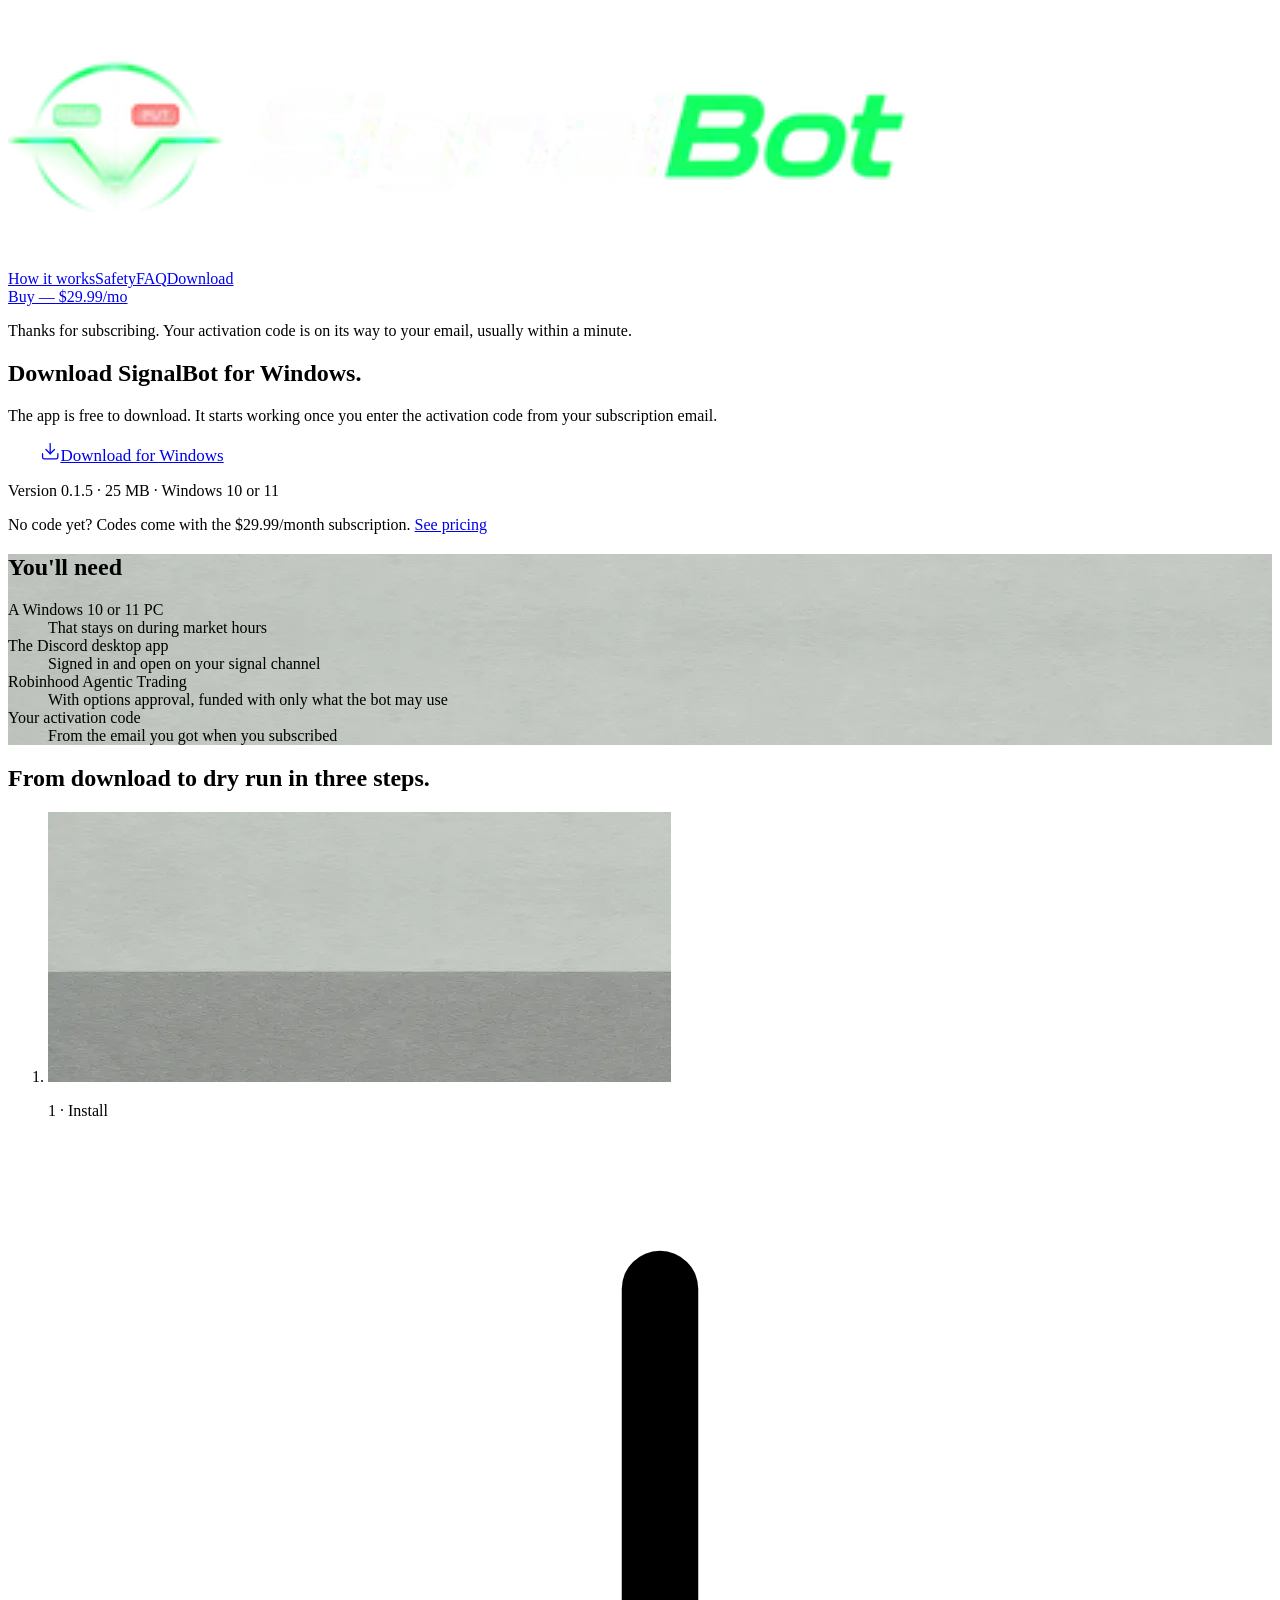
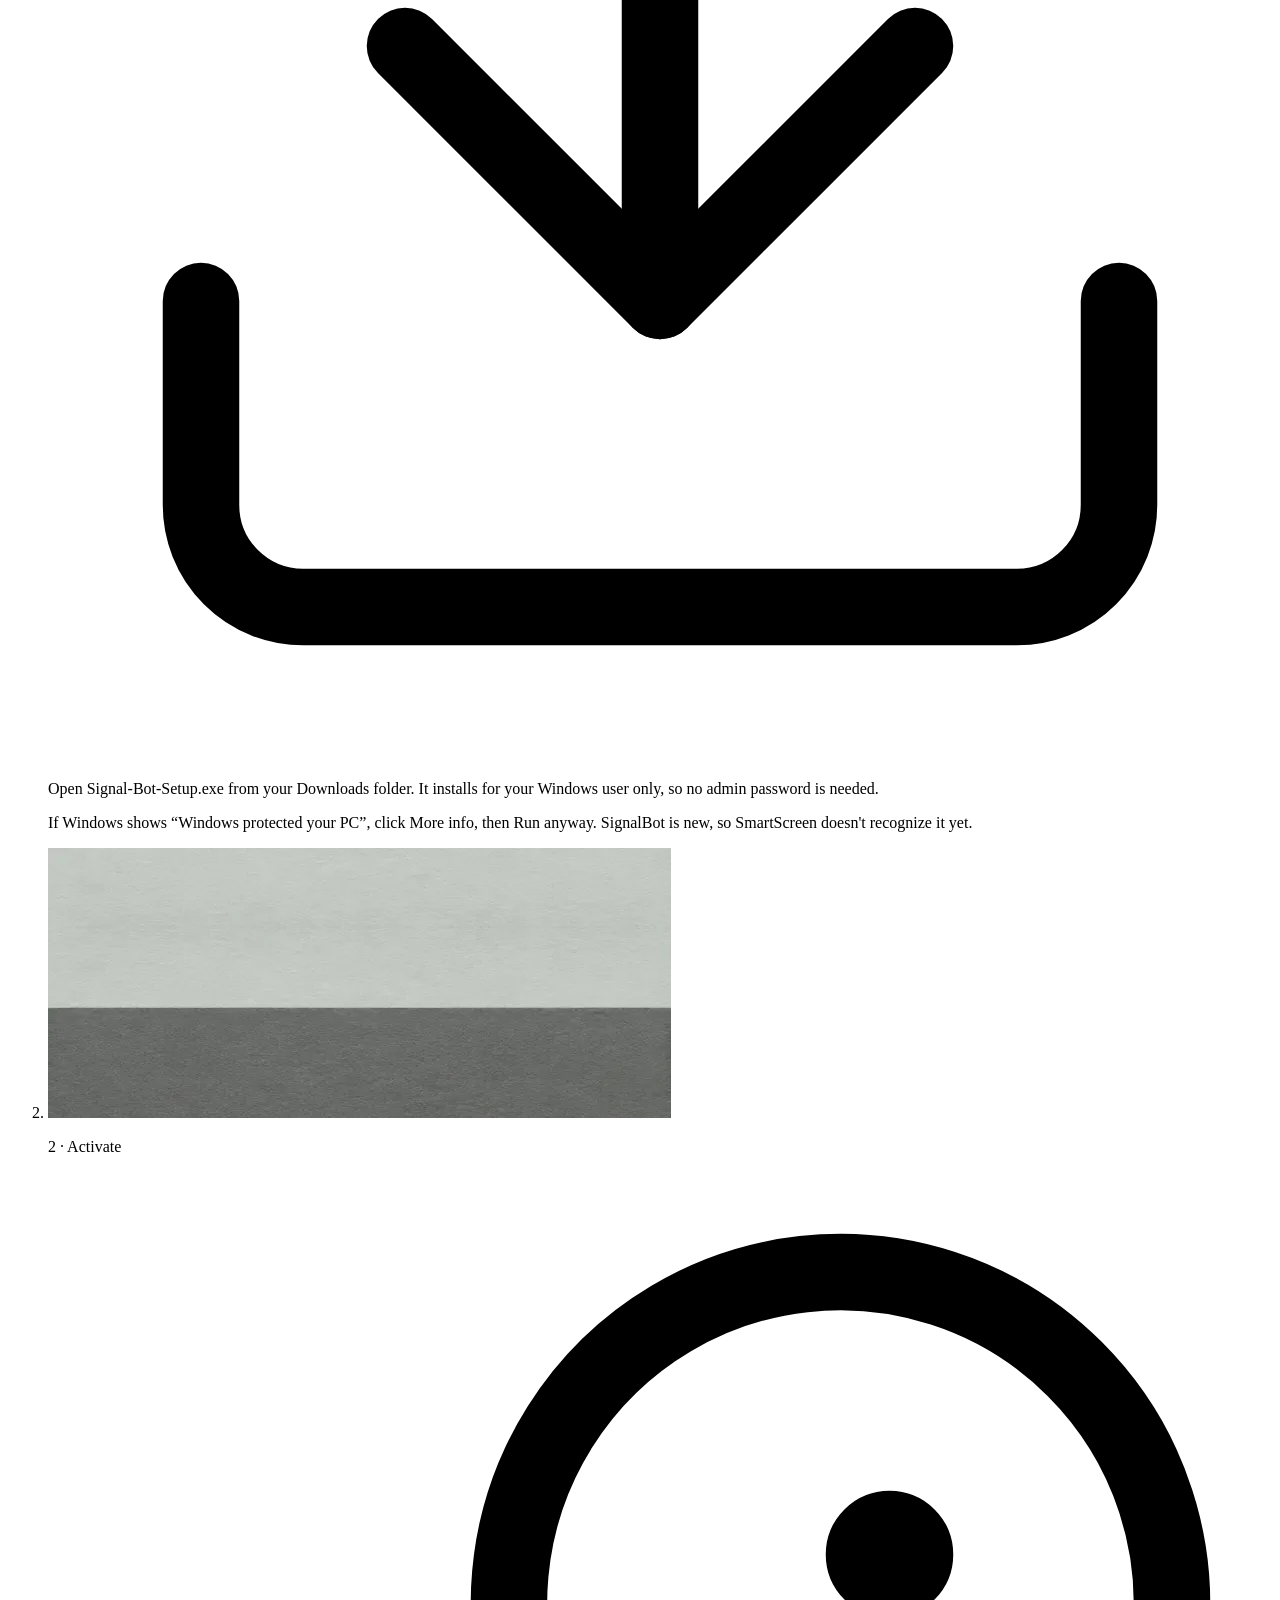
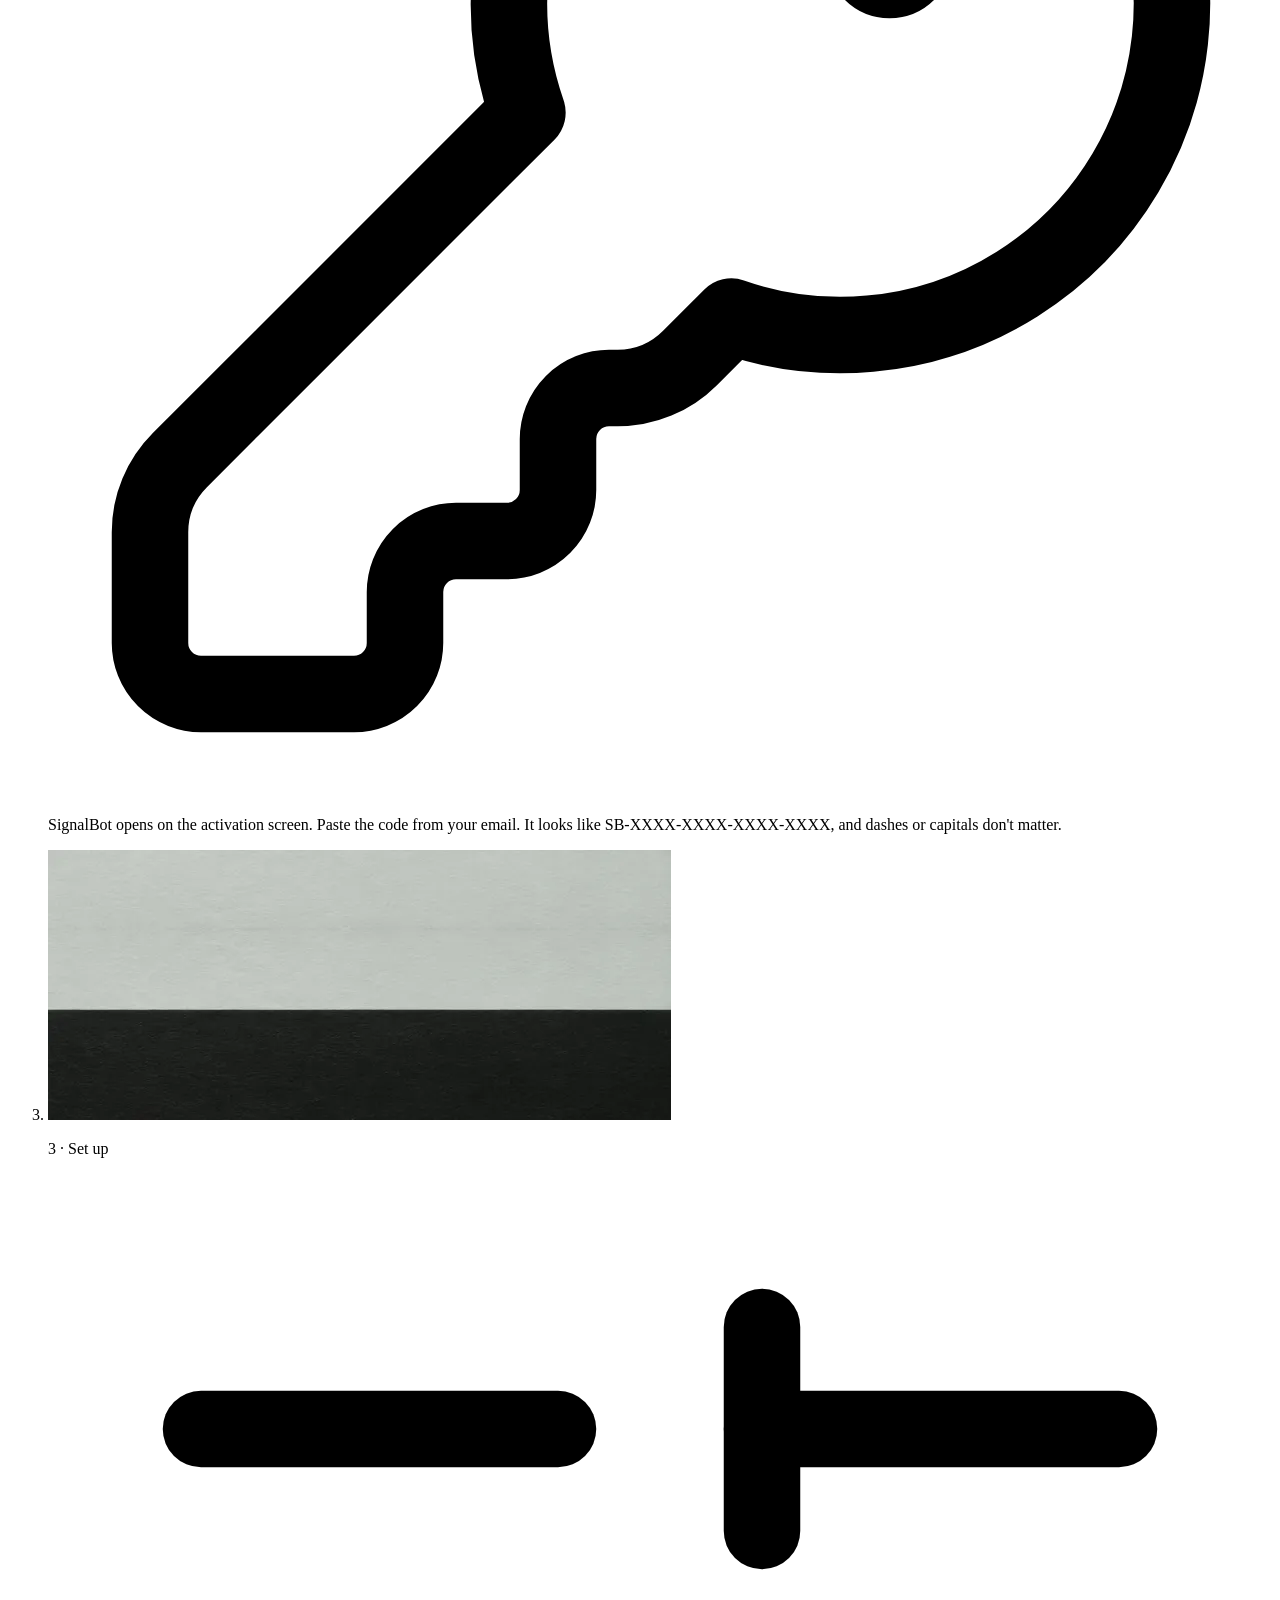
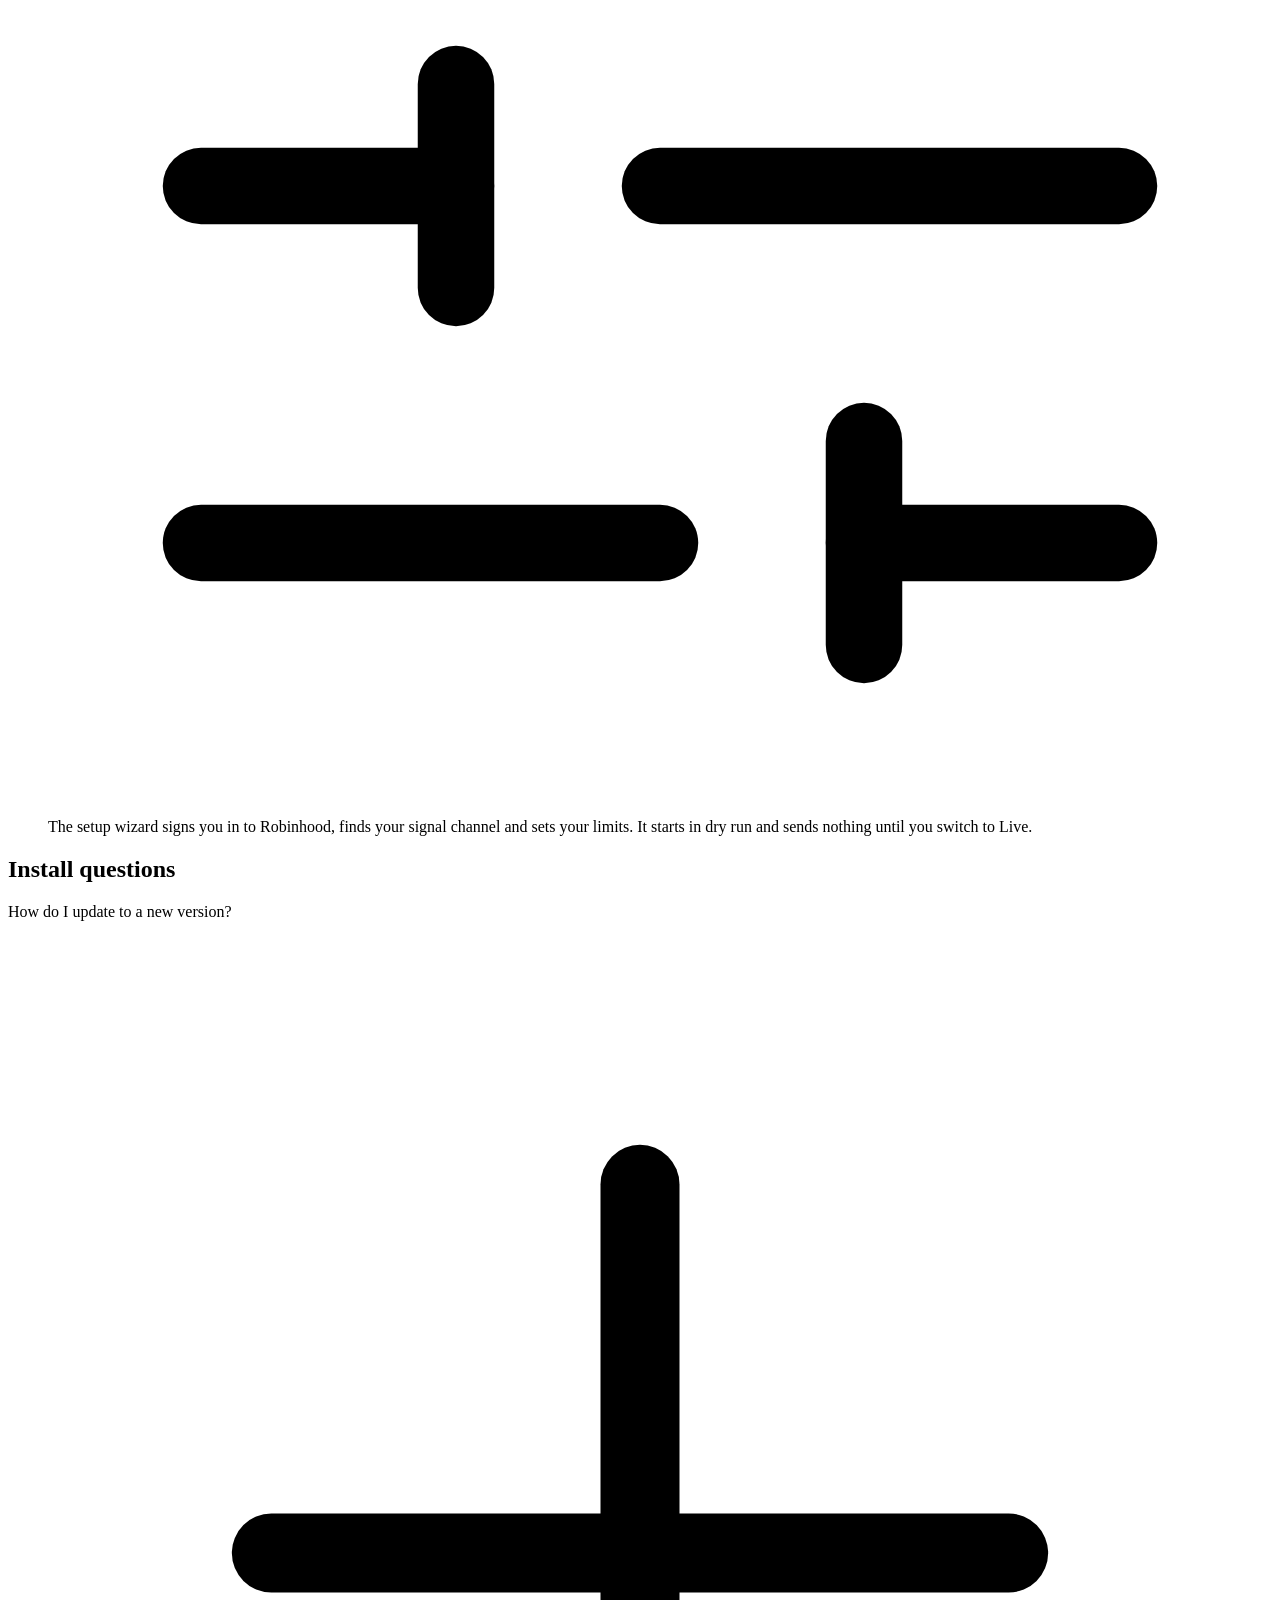
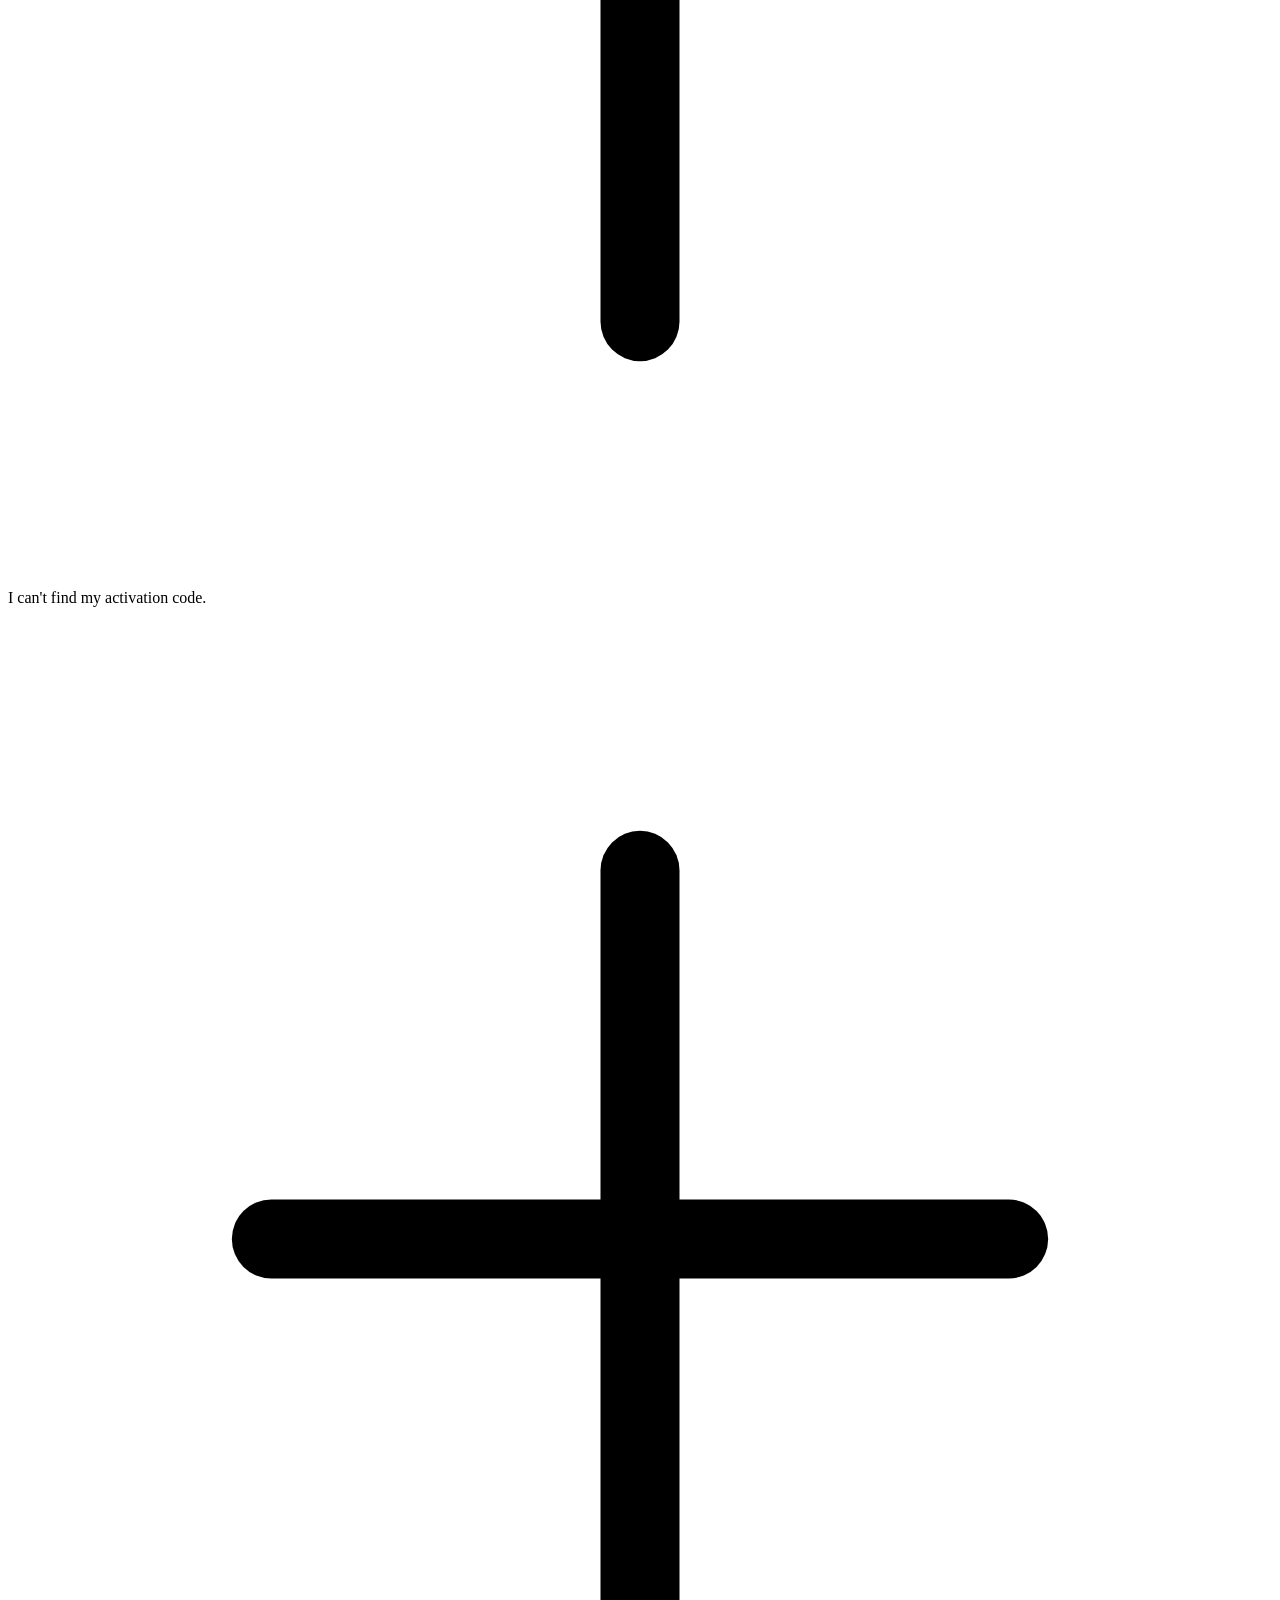
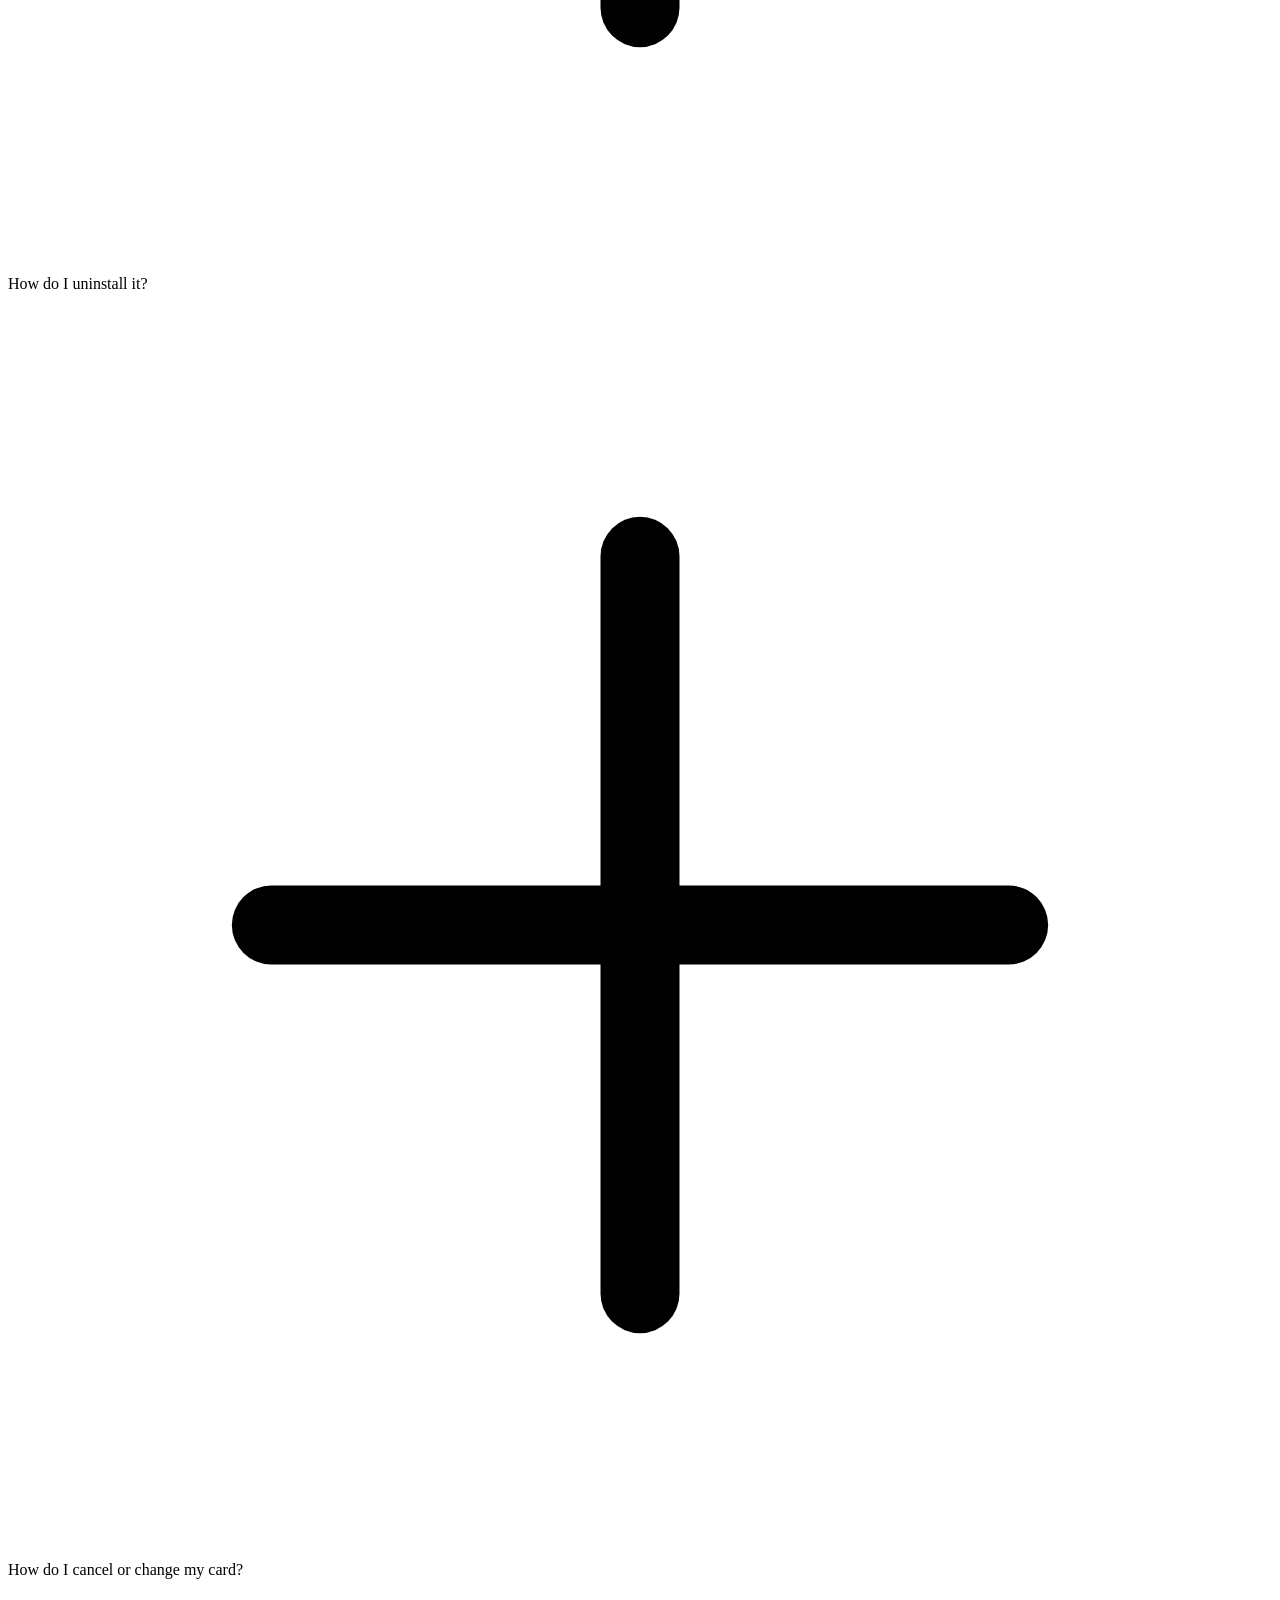
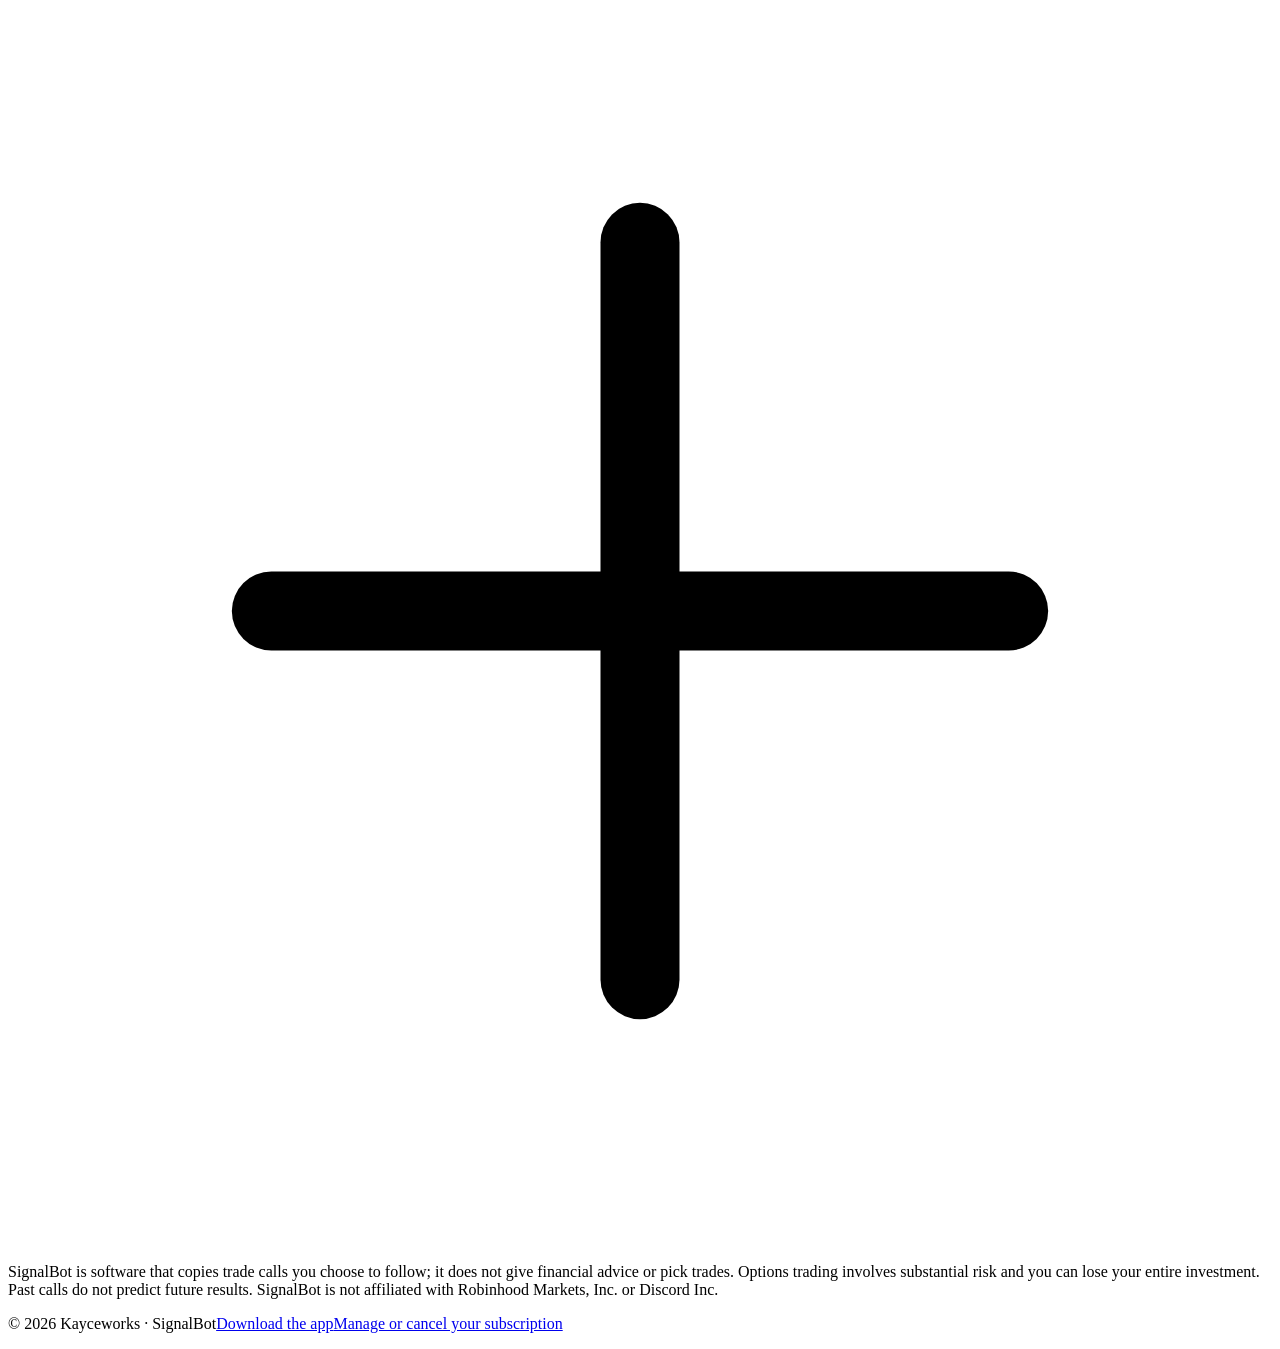
==== download/index.html @ 4dde4a1b "SignalBot site at getsignalbot.com Co-Authored-By: Claude Opus 5.5 <noreply@anthropic.com>" ====
<!DOCTYPE html><html lang="en"><head><meta charset="utf-8"><meta name="viewport" content="width=device-width, initial-scale=1, viewport-fit=cover"><title>Download SignalBot for Windows</title><meta name="description" content="Download the SignalBot Windows app (version 0.1.5, 25 MB). It runs once you enter the activation code from your subscription email."><link rel="canonical" href="https://getsignalbot.com/download/"><meta name="theme-color" content="#050806"><link rel="icon" type="image/png" href="/favicon.png"><link rel="apple-touch-icon" href="/apple-touch-icon.png"><meta property="og:type" content="website"><meta property="og:title" content="Download SignalBot for Windows"><meta property="og:description" content="Download the SignalBot Windows app (version 0.1.5, 25 MB). It runs once you enter the activation code from your subscription email."><meta property="og:url" content="https://getsignalbot.com/download/"><meta property="og:image" content="https://getsignalbot.com/og.png"><meta name="twitter:card" content="summary_large_image"><link rel="stylesheet" href="/_astro/plus.SBp-vLsu.css"><style>.safelight-below-bar{background:radial-gradient(60rem 26rem at 88% 4.75rem, #22c55e29, transparent 62%), var(--color-bench)}.dl-btn{min-height:3.25rem;padding:0 2rem;font-size:1.0625rem}.dl-icon{width:1.2em;height:1.2em;display:inline-flex}.dl-icon svg,.step-icon svg,.faq-icon svg{stroke-width:1.5px;width:100%;height:100%}@media (width<=639.98px){.dl-btn{width:100%}}#questions summary{cursor:pointer;list-style:none}#questions summary::-webkit-details-marker{display:none}
</style></head><body><div class="sticky-buy is-shown"><div class="sticky-inner"><a href="/" class="sticky-logo" aria-label="SignalBot home"><img src="/_astro/logo.BBR5pKgK_Z2euq7B.webp" srcset="/_astro/logo.BBR5pKgK_1rQX4o.webp 300w, /_astro/logo.BBR5pKgK_dfS60.webp 600w" alt="SignalBot" sizes="160px" loading="lazy" decoding="async" width="900" height="258"></a><nav class="sticky-links" aria-label="Sections"><a href="/#how">How it works</a><a href="/#safety">Safety</a><a href="/#faq">FAQ</a><a href="/download/" aria-current="page">Download</a></nav><a class="link-quiet sticky-cta sticky-cta-quiet" href="https://buy.stripe.com/test_7sY9AS72R5In4JV2ib1Fe00">Buy — $29.99/mo</a></div></div><script type="module">var e=document.querySelector(`[data-sticky-buy]`),t=document.querySelector(`[data-buy]`);if(e&&t){let n=e.querySelectorAll(`a`),r=t=>{e.classList.toggle(`is-shown`,t),e.setAttribute(`aria-hidden`,t?`false`:`true`),n.forEach(e=>e.tabIndex=t?0:-1)};new IntersectionObserver(([e])=>{r(!e.isIntersecting&&e.boundingClientRect.top<0)}).observe(t)}</script><main><section class="safelight-below-bar px-5 pb-20 pt-32 sm:px-10 lg:pb-28 lg:pt-40"><div class="mx-auto grid max-w-6xl items-start gap-14 lg:grid-cols-[1fr_1.1fr]"><div><p class="mb-8 hidden max-w-xl border-y border-rule py-4 text-lg leading-relaxed text-ink" data-subscribed role="status"><span class="font-semibold">Thanks for subscribing.</span> <span class="text-dim">Your activation code is on its way to your email, usually within a minute.</span></p><h1 class="text-5xl font-bold leading-none tracking-tight sm:text-6xl">Download SignalBot for Windows.</h1><p class="mt-6 max-w-xl text-lg leading-relaxed text-ink">The app is free to download. It starts working once you enter the activation code from your subscription email.</p><a class="btn-buy dl-btn mt-9" href="https://github.com/masonmull-cmd/kayceworks-site/releases/latest/download/Signal-Bot-Setup.exe" data-download><span class="dl-icon" aria-hidden="true"><!-- @license lucide-static v1.66.0 - ISC -->
<svg
  class="lucide lucide-download"
  xmlns="http://www.w3.org/2000/svg"
  width="24"
  height="24"
  viewBox="0 0 24 24"
  fill="none"
  stroke="currentColor"
  stroke-width="2"
  stroke-linecap="round"
  stroke-linejoin="round"
>
  <path d="M12 15V3" />
  <path d="M21 15v4a2 2 0 0 1-2 2H5a2 2 0 0 1-2-2v-4" />
  <path d="m7 10 5 5 5-5" />
</svg>
</span>Download for Windows</a><p class="mt-4 text-sm text-dim">Version 0.1.5 · <span class="num">25 MB</span> · Windows 10 or 11</p><p class="mt-8 text-base text-dim">No code yet? Codes come with the $29.99/month subscription. <a class="link-quiet" href="/#pricing">See pricing</a></p></div><div class="self-start rounded-[2px] bg-paper p-7 text-pencil shadow-[0_24px_60px_-20px_rgb(0_0_0/0.8)] sm:p-9" style="background-image:url(/_astro/paper.BE3xuuNx_1NsIiJ.webp);background-size:1872px 158px;background-repeat:repeat-y"><h2 class="font-pencil text-2xl font-normal italic">You'll need</h2><dl class="mt-4"><div class="grid gap-1 border-t border-pencil/15 py-4 sm:grid-cols-[13rem_1fr] sm:gap-6"><dt class="font-semibold">A Windows 10 or 11 PC</dt><dd class="text-pencil/80">That stays on during market hours</dd></div><div class="grid gap-1 border-t border-pencil/15 py-4 sm:grid-cols-[13rem_1fr] sm:gap-6"><dt class="font-semibold">The Discord desktop app</dt><dd class="text-pencil/80">Signed in and open on your signal channel</dd></div><div class="grid gap-1 border-t border-pencil/15 py-4 sm:grid-cols-[13rem_1fr] sm:gap-6"><dt class="font-semibold">Robinhood Agentic Trading</dt><dd class="text-pencil/80">With options approval, funded with only what the bot may use</dd></div><div class="grid gap-1 border-t border-pencil/15 py-4 sm:grid-cols-[13rem_1fr] sm:gap-6"><dt class="font-semibold">Your activation code</dt><dd class="text-pencil/80">From the email you got when you subscribed</dd></div></dl></div></div></section><section id="install" class="border-t border-rule px-5 py-24 sm:px-10"><div class="mx-auto max-w-6xl"><h2 class="max-w-3xl text-4xl font-bold tracking-tight sm:text-5xl">From download to dry run in three steps.</h2><ol class="mt-14 grid gap-12 lg:grid-cols-3 lg:gap-1.5"><li><div class="relative aspect-[623/270] overflow-hidden shadow-[0_18px_40px_-18px_rgb(0_0_0/0.9)]"><img src="/_astro/strip-band-1.DtUoEfEZ_Z1PDiQO.webp" srcset="/_astro/strip-band-1.DtUoEfEZ_Z1PDiQO.webp 623w" alt sizes="(min-width: 1024px) 33vw, 100vw" decoding="sync" loading="lazy" width="623" height="270" class="absolute inset-0 h-full w-full"><p class="font-pencil relative px-5 pt-4 text-2xl italic text-pencil">1 · Install</p><span class="step-icon absolute bottom-4 right-5 size-8 text-pencil" aria-hidden="true"><!-- @license lucide-static v1.66.0 - ISC -->
<svg
  class="lucide lucide-download"
  xmlns="http://www.w3.org/2000/svg"
  width="24"
  height="24"
  viewBox="0 0 24 24"
  fill="none"
  stroke="currentColor"
  stroke-width="2"
  stroke-linecap="round"
  stroke-linejoin="round"
>
  <path d="M12 15V3" />
  <path d="M21 15v4a2 2 0 0 1-2 2H5a2 2 0 0 1-2-2v-4" />
  <path d="m7 10 5 5 5-5" />
</svg>
</span></div><p class="mt-6 max-w-xl text-lg leading-relaxed text-ink lg:pr-6">Open Signal-Bot-Setup.exe from your Downloads folder. It installs for your Windows user only, so no admin password is needed.</p><p class="mt-3 max-w-xl text-base leading-relaxed text-dim lg:pr-6">If Windows shows “Windows protected your PC”, click More info, then Run anyway. SignalBot is new, so SmartScreen doesn&#39;t recognize it yet.</p></li><li><div class="relative aspect-[623/270] overflow-hidden shadow-[0_18px_40px_-18px_rgb(0_0_0/0.9)]"><img src="/_astro/strip-band-2.BYzoTw8g_Z2oW3U1.webp" srcset="/_astro/strip-band-2.BYzoTw8g_Z2oW3U1.webp 623w" alt sizes="(min-width: 1024px) 33vw, 100vw" decoding="sync" loading="lazy" width="623" height="270" class="absolute inset-0 h-full w-full"><p class="font-pencil relative px-5 pt-4 text-2xl italic text-pencil">2 · Activate</p><span class="step-icon absolute bottom-4 right-5 size-8 text-ink" aria-hidden="true"><!-- @license lucide-static v1.66.0 - ISC -->
<svg
  class="lucide lucide-key-round"
  xmlns="http://www.w3.org/2000/svg"
  width="24"
  height="24"
  viewBox="0 0 24 24"
  fill="none"
  stroke="currentColor"
  stroke-width="2"
  stroke-linecap="round"
  stroke-linejoin="round"
>
  <path d="M2.586 17.414A2 2 0 0 0 2 18.828V21a1 1 0 0 0 1 1h3a1 1 0 0 0 1-1v-1a1 1 0 0 1 1-1h1a1 1 0 0 0 1-1v-1a1 1 0 0 1 1-1h.172a2 2 0 0 0 1.414-.586l.814-.814a6.5 6.5 0 1 0-4-4z" />
  <circle cx="16.5" cy="7.5" r=".5" fill="currentColor" />
</svg>
</span></div><p class="mt-6 max-w-xl text-lg leading-relaxed text-ink lg:pr-6">SignalBot opens on the activation screen. Paste the code from your email. It looks like SB-XXXX-XXXX-XXXX-XXXX, and dashes or capitals don&#39;t matter.</p></li><li><div class="relative aspect-[623/270] overflow-hidden shadow-[0_18px_40px_-18px_rgb(0_0_0/0.9)]"><img src="/_astro/strip-band-3.DfpMesO8_ZbMLF8.webp" srcset="/_astro/strip-band-3.DfpMesO8_ZbMLF8.webp 623w" alt sizes="(min-width: 1024px) 33vw, 100vw" decoding="sync" loading="lazy" width="623" height="270" class="absolute inset-0 h-full w-full"><p class="font-pencil relative px-5 pt-4 text-2xl italic text-pencil">3 · Set up</p><span class="step-icon absolute bottom-4 right-5 size-8 text-paper" aria-hidden="true"><!-- @license lucide-static v1.66.0 - ISC -->
<svg
  class="lucide lucide-sliders-horizontal"
  xmlns="http://www.w3.org/2000/svg"
  width="24"
  height="24"
  viewBox="0 0 24 24"
  fill="none"
  stroke="currentColor"
  stroke-width="2"
  stroke-linecap="round"
  stroke-linejoin="round"
>
  <path d="M10 5H3" />
  <path d="M12 19H3" />
  <path d="M14 3v4" />
  <path d="M16 17v4" />
  <path d="M21 12h-9" />
  <path d="M21 19h-5" />
  <path d="M21 5h-7" />
  <path d="M8 10v4" />
  <path d="M8 12H3" />
</svg>
</span></div><p class="mt-6 max-w-xl text-lg leading-relaxed text-ink lg:pr-6">The setup wizard signs you in to Robinhood, finds your signal channel and sets your limits. It starts in dry run and sends nothing until you switch to Live.</p></li></ol></div></section><section id="questions" class="border-t border-rule bg-bench-2 px-5 py-16 sm:px-10"><div class="mx-auto max-w-3xl"><h2 class="text-3xl font-bold tracking-tight">Install questions</h2><div class="mt-10 border-t border-rule"><details class="group border-b border-rule"><summary class="flex min-h-16 items-center justify-between gap-6 py-4 text-lg font-semibold">How do I update to a new version?<span class="faq-icon size-5 flex-none text-ink transition-transform duration-200 group-open:rotate-45" aria-hidden="true"><!-- @license lucide-static v1.66.0 - ISC -->
<svg
  class="lucide lucide-plus"
  xmlns="http://www.w3.org/2000/svg"
  width="24"
  height="24"
  viewBox="0 0 24 24"
  fill="none"
  stroke="currentColor"
  stroke-width="2"
  stroke-linecap="round"
  stroke-linejoin="round"
>
  <path d="M5 12h14" />
  <path d="M12 5v14" />
</svg>
</span></summary><p class="pb-6 text-lg leading-relaxed text-dim">Download it from this page and run it. It installs over the old one, and your settings, limits and activation stay.</p></details><details class="group border-b border-rule"><summary class="flex min-h-16 items-center justify-between gap-6 py-4 text-lg font-semibold">I can&#39;t find my activation code.<span class="faq-icon size-5 flex-none text-ink transition-transform duration-200 group-open:rotate-45" aria-hidden="true"><!-- @license lucide-static v1.66.0 - ISC -->
<svg
  class="lucide lucide-plus"
  xmlns="http://www.w3.org/2000/svg"
  width="24"
  height="24"
  viewBox="0 0 24 24"
  fill="none"
  stroke="currentColor"
  stroke-width="2"
  stroke-linecap="round"
  stroke-linejoin="round"
>
  <path d="M5 12h14" />
  <path d="M12 5v14" />
</svg>
</span></summary><p class="pb-6 text-lg leading-relaxed text-dim">It&#39;s emailed to you right after you subscribe, from mason.mull@kayceworks.com. Search your inbox and spam folder for “SignalBot”. Still nothing? Email mason.mull@kayceworks.com from the address you subscribed with.</p></details><details class="group border-b border-rule"><summary class="flex min-h-16 items-center justify-between gap-6 py-4 text-lg font-semibold">How do I uninstall it?<span class="faq-icon size-5 flex-none text-ink transition-transform duration-200 group-open:rotate-45" aria-hidden="true"><!-- @license lucide-static v1.66.0 - ISC -->
<svg
  class="lucide lucide-plus"
  xmlns="http://www.w3.org/2000/svg"
  width="24"
  height="24"
  viewBox="0 0 24 24"
  fill="none"
  stroke="currentColor"
  stroke-width="2"
  stroke-linecap="round"
  stroke-linejoin="round"
>
  <path d="M5 12h14" />
  <path d="M12 5v14" />
</svg>
</span></summary><p class="pb-6 text-lg leading-relaxed text-dim">Open Windows Settings → Apps, find Signal Bot and choose Uninstall. Your settings, history and activation stay on the PC, so reinstalling picks up where you left off.</p></details><details class="group border-b border-rule"><summary class="flex min-h-16 items-center justify-between gap-6 py-4 text-lg font-semibold">How do I cancel or change my card?<span class="faq-icon size-5 flex-none text-ink transition-transform duration-200 group-open:rotate-45" aria-hidden="true"><!-- @license lucide-static v1.66.0 - ISC -->
<svg
  class="lucide lucide-plus"
  xmlns="http://www.w3.org/2000/svg"
  width="24"
  height="24"
  viewBox="0 0 24 24"
  fill="none"
  stroke="currentColor"
  stroke-width="2"
  stroke-linecap="round"
  stroke-linejoin="round"
>
  <path d="M5 12h14" />
  <path d="M12 5v14" />
</svg>
</span></summary><p class="pb-6 text-lg leading-relaxed text-dim">Open your <a class="link-quiet" href="https://billing.stripe.com/p/login/7sY9AS72R5In4JV2ib1Fe00" rel="noopener">subscription page</a> and sign in with the email you subscribed with. You can cancel or update your card there.</p></details></div></div></section></main><footer class="border-t border-rule px-5 py-12 text-sm text-dim sm:px-10"><div class="mx-auto max-w-6xl space-y-4"><p class="max-w-4xl leading-relaxed">SignalBot is software that copies trade calls you choose to follow; it does not give financial advice or pick trades. Options trading involves substantial risk and you can lose your entire investment. Past calls do not predict future results. SignalBot is not affiliated with Robinhood Markets, Inc. or Discord Inc.</p><p class="flex flex-wrap gap-x-6 gap-y-2"><span>© 2026 Kayceworks · SignalBot</span><a class="link-quiet" href="/download/">Download the app</a><a class="link-quiet" href="https://billing.stripe.com/p/login/7sY9AS72R5In4JV2ib1Fe00" rel="noopener">Manage or cancel your subscription</a></p></div></footer></body></html><script type="module">new URLSearchParams(location.search).has(`subscribed`)&&document.querySelector(`[data-subscribed]`)?.classList.remove(`hidden`);</script>
---- _astro/plus.SBp-vLsu.css ----
/*! tailwindcss v4.3.3 | MIT License | https://tailwindcss.com */
@layer properties{@supports (((-webkit-hyphens:none)) and (not (margin-trim:inline))) or ((-moz-orient:inline) and (not (color:rgb(from red r g b)))){*,:before,:after,::backdrop{--tw-rotate-x:initial;--tw-rotate-y:initial;--tw-rotate-z:initial;--tw-skew-x:initial;--tw-skew-y:initial;--tw-space-y-reverse:0;--tw-border-style:solid;--tw-leading:initial;--tw-font-weight:initial;--tw-tracking:initial;--tw-shadow:0 0 #0000;--tw-shadow-color:initial;--tw-shadow-alpha:100%;--tw-inset-shadow:0 0 #0000;--tw-inset-shadow-color:initial;--tw-inset-shadow-alpha:100%;--tw-ring-color:initial;--tw-ring-shadow:0 0 #0000;--tw-inset-ring-color:initial;--tw-inset-ring-shadow:0 0 #0000;--tw-ring-inset:initial;--tw-ring-offset-width:0px;--tw-ring-offset-color:#fff;--tw-ring-offset-shadow:0 0 #0000;--tw-outline-style:solid;--tw-blur:initial;--tw-brightness:initial;--tw-contrast:initial;--tw-grayscale:initial;--tw-hue-rotate:initial;--tw-invert:initial;--tw-opacity:initial;--tw-saturate:initial;--tw-sepia:initial;--tw-drop-shadow:initial;--tw-drop-shadow-color:initial;--tw-drop-shadow-alpha:100%;--tw-drop-shadow-size:initial;--tw-backdrop-blur:initial;--tw-backdrop-brightness:initial;--tw-backdrop-contrast:initial;--tw-backdrop-grayscale:initial;--tw-backdrop-hue-rotate:initial;--tw-backdrop-invert:initial;--tw-backdrop-opacity:initial;--tw-backdrop-saturate:initial;--tw-backdrop-sepia:initial;--tw-duration:initial}}}@layer theme{:root,:host{--font-sans:"Schibsted Grotesk", ui-sans-serif, system-ui, sans-serif;--font-mono:ui-monospace, SFMono-Regular, Menlo, Monaco, Consolas, "Liberation Mono", "Courier New", monospace;--color-white:#fff;--spacing:.25rem;--container-xl:36rem;--container-3xl:48rem;--container-4xl:56rem;--container-6xl:72rem;--text-sm:.875rem;--text-sm--line-height:calc(1.25 / .875);--text-base:1rem;--text-base--line-height:calc(1.5 / 1);--text-lg:1.125rem;--text-lg--line-height:calc(1.75 / 1.125);--text-xl:1.25rem;--text-xl--line-height:calc(1.75 / 1.25);--text-2xl:1.5rem;--text-2xl--line-height:calc(2 / 1.5);--text-3xl:1.875rem;--text-3xl--line-height:calc(2.25 / 1.875);--text-4xl:2.25rem;--text-4xl--line-height:calc(2.5 / 2.25);--text-5xl:3rem;--text-5xl--line-height:1;--text-6xl:3.75rem;--text-6xl--line-height:1;--text-7xl:4.5rem;--text-7xl--line-height:1;--font-weight-normal:400;--font-weight-medium:500;--font-weight-semibold:600;--font-weight-bold:700;--font-weight-extrabold:800;--tracking-tight:-.025em;--leading-relaxed:1.625;--default-transition-duration:.15s;--default-transition-timing-function:cubic-bezier(.4, 0, .2, 1);--default-font-family:var(--font-sans);--default-mono-font-family:var(--font-mono);--font-pencil:"Mali", "Schibsted Grotesk", cursive;--color-bench:#050806;--color-bench-2:#0a0f0c;--color-paper:#d9ddd6;--color-pencil:#141613;--color-ink:#f2f4ef;--color-dim:#a7b1a9;--color-safelight:#22c55e;--color-safelight-hi:#39dd76;--color-rule:#1c2420}}@layer base{*,:after,:before,::backdrop{box-sizing:border-box;border:0 solid;margin:0;padding:0}::file-selector-button{box-sizing:border-box;border:0 solid;margin:0;padding:0}html,:host{-webkit-text-size-adjust:100%;tab-size:4;line-height:1.5;font-family:var(--default-font-family,-apple-system, BlinkMacSystemFont, "Segoe UI", Roboto, "Helvetica Neue", "Noto Sans", Arial, sans-serif, "Apple Color Emoji", "Segoe UI Emoji", "Segoe UI Symbol", "Noto Color Emoji");font-feature-settings:var(--default-font-feature-settings,normal);font-variation-settings:var(--default-font-variation-settings,normal);-webkit-tap-highlight-color:transparent}hr{height:0;color:inherit;border-top-width:1px}abbr:where([title]){text-decoration:underline dotted}h1,h2,h3,h4,h5,h6{font-size:inherit;font-weight:inherit}a{color:inherit;-webkit-text-decoration:inherit;-webkit-text-decoration:inherit;-webkit-text-decoration:inherit;text-decoration:inherit}b,strong{font-weight:bolder}code,kbd,samp,pre{font-family:var(--default-mono-font-family,ui-monospace, SFMono-Regular, Menlo, Monaco, Consolas, "Liberation Mono", "Courier New", monospace);font-feature-settings:var(--default-mono-font-feature-settings,normal);font-variation-settings:var(--default-mono-font-variation-settings,normal);font-size:1em}small{font-size:80%}sub,sup{vertical-align:baseline;font-size:75%;line-height:0;position:relative}sub{bottom:-.25em}sup{top:-.5em}table{text-indent:0;border-color:inherit;border-collapse:collapse}:-moz-focusring:where(:not(iframe)){outline:auto}progress{vertical-align:baseline}summary{display:list-item}ol,ul,menu{list-style:none}img,svg,video,canvas,audio,iframe,embed,object{vertical-align:middle;display:block}img,video{max-width:100%;height:auto}button,input,select,optgroup,textarea{font:inherit;font-feature-settings:inherit;font-variation-settings:inherit;letter-spacing:inherit;color:inherit;opacity:1;background-color:#0000;border-radius:0}::file-selector-button{font:inherit;font-feature-settings:inherit;font-variation-settings:inherit;letter-spacing:inherit;color:inherit;opacity:1;background-color:#0000;border-radius:0}:where(select:is([multiple],[size])) optgroup{font-weight:bolder}:where(select:is([multiple],[size])) optgroup option{padding-inline-start:20px}::file-selector-button{margin-inline-end:4px}::placeholder{opacity:1}@supports (not ((-webkit-appearance:-apple-pay-button))) or (contain-intrinsic-size:1px){::placeholder{color:currentColor}@supports (color:color-mix(in lab, red, red)){::placeholder{color:color-mix(in oklab, currentcolor 50%, transparent)}}}textarea{resize:vertical}::-webkit-search-decoration{-webkit-appearance:none}::-webkit-date-and-time-value{min-height:1lh;text-align:inherit}::-webkit-datetime-edit{display:inline-flex}::-webkit-datetime-edit-fields-wrapper{padding:0}::-webkit-datetime-edit{padding-block:0}::-webkit-datetime-edit-year-field{padding-block:0}::-webkit-datetime-edit-month-field{padding-block:0}::-webkit-datetime-edit-day-field{padding-block:0}::-webkit-datetime-edit-hour-field{padding-block:0}::-webkit-datetime-edit-minute-field{padding-block:0}::-webkit-datetime-edit-second-field{padding-block:0}::-webkit-datetime-edit-millisecond-field{padding-block:0}::-webkit-datetime-edit-meridiem-field{padding-block:0}::-webkit-calendar-picker-indicator{line-height:1}:-moz-ui-invalid{box-shadow:none}button,input:where([type=button],[type=reset],[type=submit]){appearance:button}::file-selector-button{appearance:button}::-webkit-inner-spin-button{height:auto}::-webkit-outer-spin-button{height:auto}[hidden]:where(:not([hidden=until-found])){display:none!important}html{color-scheme:dark;background:var(--color-bench);scroll-behavior:smooth;-webkit-text-size-adjust:100%}@media (prefers-reduced-motion:reduce){html{scroll-behavior:auto}}body{background:var(--color-bench);color:var(--color-ink);font-family:var(--font-sans);-webkit-font-smoothing:antialiased;text-rendering:optimizelegibility;margin:0}::selection{background:var(--color-safelight);color:#031208}:focus-visible{outline:2px solid var(--color-safelight);outline-offset:3px;border-radius:6px}a{color:inherit;text-underline-offset:.22em;text-decoration-thickness:1px}*{scrollbar-color:#2a352f var(--color-bench);scrollbar-width:thin}::-webkit-scrollbar{width:10px;height:10px}::-webkit-scrollbar-track{background:var(--color-bench)}::-webkit-scrollbar-thumb{border:2px solid var(--color-bench);background:#2a352f;border-radius:10px}h1,h2,h3{text-wrap:balance}p{text-wrap:pretty}summary{cursor:pointer}summary::-webkit-details-marker{display:none}}@layer components;@layer utilities{.\@container{container-type:inline-size}.visible{visibility:visible}.sr-only{clip-path:inset(50%);white-space:nowrap;border-width:0;width:1px;height:1px;margin:-1px;padding:0;position:absolute;overflow:hidden}.absolute{position:absolute}.fixed{position:fixed}.relative{position:relative}.static{position:static}.sticky{position:sticky}.inset-0{inset:0}.right-5{right:calc(var(--spacing) * 5)}.bottom-3{bottom:calc(var(--spacing) * 3)}.bottom-4{bottom:calc(var(--spacing) * 4)}.container{width:100%}@media (width>=40rem){.container{max-width:40rem}}@media (width>=48rem){.container{max-width:48rem}}@media (width>=64rem){.container{max-width:64rem}}@media (width>=80rem){.container{max-width:80rem}}@media (width>=96rem){.container{max-width:96rem}}.mx-auto{margin-inline:auto}.mt-2{margin-top:calc(var(--spacing) * 2)}.mt-3{margin-top:calc(var(--spacing) * 3)}.mt-4{margin-top:calc(var(--spacing) * 4)}.mt-5{margin-top:calc(var(--spacing) * 5)}.mt-6{margin-top:calc(var(--spacing) * 6)}.mt-8{margin-top:calc(var(--spacing) * 8)}.mt-9{margin-top:calc(var(--spacing) * 9)}.mt-10{margin-top:calc(var(--spacing) * 10)}.mt-12{margin-top:calc(var(--spacing) * 12)}.mt-14{margin-top:calc(var(--spacing) * 14)}.mt-16{margin-top:calc(var(--spacing) * 16)}.mb-8{margin-bottom:calc(var(--spacing) * 8)}.block{display:block}.flex{display:flex}.grid{display:grid}.hidden{display:none}.table{display:table}.aspect-\[16\/9\]{aspect-ratio:16/9}.aspect-\[623\/270\]{aspect-ratio:623/270}.size-5{width:calc(var(--spacing) * 5);height:calc(var(--spacing) * 5)}.size-8{width:calc(var(--spacing) * 8);height:calc(var(--spacing) * 8)}.h-full{height:100%}.min-h-13{min-height:calc(var(--spacing) * 13)}.min-h-16{min-height:calc(var(--spacing) * 16)}.w-full{width:100%}.max-w-3xl{max-width:var(--container-3xl)}.max-w-4xl{max-width:var(--container-4xl)}.max-w-6xl{max-width:var(--container-6xl)}.max-w-xl{max-width:var(--container-xl)}.flex-none{flex:none}.transform{transform:var(--tw-rotate-x,) var(--tw-rotate-y,) var(--tw-rotate-z,) var(--tw-skew-x,) var(--tw-skew-y,)}.flex-col{flex-direction:column}.flex-wrap{flex-wrap:wrap}.items-center{align-items:center}.items-start{align-items:flex-start}.justify-between{justify-content:space-between}.justify-center{justify-content:center}.gap-1{gap:var(--spacing)}.gap-3{gap:calc(var(--spacing) * 3)}.gap-6{gap:calc(var(--spacing) * 6)}.gap-12{gap:calc(var(--spacing) * 12)}.gap-14{gap:calc(var(--spacing) * 14)}:where(.space-y-4>:not(:last-child)){--tw-space-y-reverse:0;margin-block-start:calc(calc(var(--spacing) * 4) * var(--tw-space-y-reverse));margin-block-end:calc(calc(var(--spacing) * 4) * calc(1 - var(--tw-space-y-reverse)))}:where(.space-y-6>:not(:last-child)){--tw-space-y-reverse:0;margin-block-start:calc(calc(var(--spacing) * 6) * var(--tw-space-y-reverse));margin-block-end:calc(calc(var(--spacing) * 6) * calc(1 - var(--tw-space-y-reverse)))}.gap-x-6{column-gap:calc(var(--spacing) * 6)}.gap-y-2{row-gap:calc(var(--spacing) * 2)}.self-start{align-self:flex-start}.overflow-hidden{overflow:hidden}.rounded{border-radius:.25rem}.rounded-\[2px\]{border-radius:2px}.border{border-style:var(--tw-border-style);border-width:1px}.border-y{border-block-style:var(--tw-border-style);border-block-width:1px}.border-t{border-top-style:var(--tw-border-style);border-top-width:1px}.border-t-2{border-top-style:var(--tw-border-style);border-top-width:2px}.border-b{border-bottom-style:var(--tw-border-style);border-bottom-width:1px}.border-pencil\/15{border-color:#14161326}@supports (color:color-mix(in lab, red, red)){.border-pencil\/15{border-color:color-mix(in oklab, var(--color-pencil) 15%, transparent)}}.border-rule{border-color:var(--color-rule)}.bg-bench-2{background-color:var(--color-bench-2)}.bg-paper{background-color:var(--color-paper)}.object-cover{object-fit:cover}.p-7{padding:calc(var(--spacing) * 7)}.px-5{padding-inline:calc(var(--spacing) * 5)}.px-8{padding-inline:calc(var(--spacing) * 8)}.py-4{padding-block:calc(var(--spacing) * 4)}.py-12{padding-block:calc(var(--spacing) * 12)}.py-16{padding-block:calc(var(--spacing) * 16)}.py-20{padding-block:calc(var(--spacing) * 20)}.py-24{padding-block:calc(var(--spacing) * 24)}.pt-4{padding-top:calc(var(--spacing) * 4)}.pt-14{padding-top:calc(var(--spacing) * 14)}.pt-32{padding-top:calc(var(--spacing) * 32)}.pb-6{padding-bottom:calc(var(--spacing) * 6)}.pb-20{padding-bottom:calc(var(--spacing) * 20)}.pb-24{padding-bottom:calc(var(--spacing) * 24)}.text-center{text-align:center}.font-pencil{font-family:var(--font-pencil)}.text-2xl{font-size:var(--text-2xl);line-height:var(--tw-leading,var(--text-2xl--line-height))}.text-3xl{font-size:var(--text-3xl);line-height:var(--tw-leading,var(--text-3xl--line-height))}.text-4xl{font-size:var(--text-4xl);line-height:var(--tw-leading,var(--text-4xl--line-height))}.text-5xl{font-size:var(--text-5xl);line-height:var(--tw-leading,var(--text-5xl--line-height))}.text-6xl{font-size:var(--text-6xl);line-height:var(--tw-leading,var(--text-6xl--line-height))}.text-base{font-size:var(--text-base);line-height:var(--tw-leading,var(--text-base--line-height))}.text-lg{font-size:var(--text-lg);line-height:var(--tw-leading,var(--text-lg--line-height))}.text-sm{font-size:var(--text-sm);line-height:var(--tw-leading,var(--text-sm--line-height))}.text-xl{font-size:var(--text-xl);line-height:var(--tw-leading,var(--text-xl--line-height))}.leading-none{--tw-leading:1;line-height:1}.leading-relaxed{--tw-leading:var(--leading-relaxed);line-height:var(--leading-relaxed)}.font-bold{--tw-font-weight:var(--font-weight-bold);font-weight:var(--font-weight-bold)}.font-extrabold{--tw-font-weight:var(--font-weight-extrabold);font-weight:var(--font-weight-extrabold)}.font-medium{--tw-font-weight:var(--font-weight-medium);font-weight:var(--font-weight-medium)}.font-normal{--tw-font-weight:var(--font-weight-normal);font-weight:var(--font-weight-normal)}.font-semibold{--tw-font-weight:var(--font-weight-semibold);font-weight:var(--font-weight-semibold)}.tracking-tight{--tw-tracking:var(--tracking-tight);letter-spacing:var(--tracking-tight)}.text-dim{color:var(--color-dim)}.text-ink{color:var(--color-ink)}.text-ink\/80{color:#f2f4efcc}@supports (color:color-mix(in lab, red, red)){.text-ink\/80{color:color-mix(in oklab, var(--color-ink) 80%, transparent)}}.text-ink\/90{color:#f2f4efe6}@supports (color:color-mix(in lab, red, red)){.text-ink\/90{color:color-mix(in oklab, var(--color-ink) 90%, transparent)}}.text-paper{color:var(--color-paper)}.text-pencil{color:var(--color-pencil)}.text-pencil\/80{color:#141613cc}@supports (color:color-mix(in lab, red, red)){.text-pencil\/80{color:color-mix(in oklab, var(--color-pencil) 80%, transparent)}}.text-white{color:var(--color-white)}.italic{font-style:italic}.underline{text-decoration-line:underline}.shadow{--tw-shadow:0 1px 3px 0 var(--tw-shadow-color,#0000001a), 0 1px 2px -1px var(--tw-shadow-color,#0000001a);box-shadow:var(--tw-inset-shadow), var(--tw-inset-ring-shadow), var(--tw-ring-offset-shadow), var(--tw-ring-shadow), var(--tw-shadow)}.shadow-\[0_18px_40px_-18px_rgb\(0_0_0\/0\.9\)\]{--tw-shadow:0 18px 40px -18px var(--tw-shadow-color,#000000e6);box-shadow:var(--tw-inset-shadow), var(--tw-inset-ring-shadow), var(--tw-ring-offset-shadow), var(--tw-ring-shadow), var(--tw-shadow)}.shadow-\[0_24px_60px_-20px_rgb\(0_0_0\/0\.8\)\]{--tw-shadow:0 24px 60px -20px var(--tw-shadow-color,#000c);box-shadow:var(--tw-inset-shadow), var(--tw-inset-ring-shadow), var(--tw-ring-offset-shadow), var(--tw-ring-shadow), var(--tw-shadow)}.ring{--tw-ring-shadow:var(--tw-ring-inset,) 0 0 0 calc(1px + var(--tw-ring-offset-width)) var(--tw-ring-color,currentcolor);box-shadow:var(--tw-inset-shadow), var(--tw-inset-ring-shadow), var(--tw-ring-offset-shadow), var(--tw-ring-shadow), var(--tw-shadow)}.outline{outline-style:var(--tw-outline-style);outline-width:1px}.blur{--tw-blur:blur(8px);filter:var(--tw-blur,) var(--tw-brightness,) var(--tw-contrast,) var(--tw-grayscale,) var(--tw-hue-rotate,) var(--tw-invert,) var(--tw-saturate,) var(--tw-sepia,) var(--tw-drop-shadow,)}.filter{filter:var(--tw-blur,) var(--tw-brightness,) var(--tw-contrast,) var(--tw-grayscale,) var(--tw-hue-rotate,) var(--tw-invert,) var(--tw-saturate,) var(--tw-sepia,) var(--tw-drop-shadow,)}.backdrop-filter{backdrop-filter:var(--tw-backdrop-blur,) var(--tw-backdrop-brightness,) var(--tw-backdrop-contrast,) var(--tw-backdrop-grayscale,) var(--tw-backdrop-hue-rotate,) var(--tw-backdrop-invert,) var(--tw-backdrop-opacity,) var(--tw-backdrop-saturate,) var(--tw-backdrop-sepia,)}.transition{transition-property:color,background-color,border-color,outline-color,text-decoration-color,fill,stroke,--tw-gradient-from,--tw-gradient-via,--tw-gradient-to,opacity,box-shadow,transform,translate,scale,rotate,filter,-webkit-backdrop-filter,backdrop-filter,display,content-visibility,overlay,pointer-events;transition-timing-function:var(--tw-ease,var(--default-transition-timing-function));transition-duration:var(--tw-duration,var(--default-transition-duration))}.transition-transform{transition-property:transform,translate,scale,rotate;transition-timing-function:var(--tw-ease,var(--default-transition-timing-function));transition-duration:var(--tw-duration,var(--default-transition-duration))}.duration-200{--tw-duration:.2s;transition-duration:.2s}.group-open\:rotate-45:is(:where(.group):is([open],:popover-open,:open) *){rotate:45deg}@media (width>=40rem){.sm\:grid-cols-\[11rem_1fr\]{grid-template-columns:11rem 1fr}.sm\:grid-cols-\[13rem_1fr\]{grid-template-columns:13rem 1fr}.sm\:gap-6{gap:calc(var(--spacing) * 6)}.sm\:p-9{padding:calc(var(--spacing) * 9)}.sm\:px-10{padding-inline:calc(var(--spacing) * 10)}.sm\:text-2xl{font-size:var(--text-2xl);line-height:var(--tw-leading,var(--text-2xl--line-height))}.sm\:text-5xl{font-size:var(--text-5xl);line-height:var(--tw-leading,var(--text-5xl--line-height))}.sm\:text-6xl{font-size:var(--text-6xl);line-height:var(--tw-leading,var(--text-6xl--line-height))}.sm\:text-7xl{font-size:var(--text-7xl);line-height:var(--tw-leading,var(--text-7xl--line-height))}.sm\:text-lg{font-size:var(--text-lg);line-height:var(--tw-leading,var(--text-lg--line-height))}}@media (width>=64rem){.lg\:grid-cols-3{grid-template-columns:repeat(3,minmax(0,1fr))}.lg\:grid-cols-\[1fr_1\.1fr\]{grid-template-columns:1fr 1.1fr}.lg\:grid-cols-\[1fr_1\.2fr\]{grid-template-columns:1fr 1.2fr}.lg\:gap-1\.5{gap:calc(var(--spacing) * 1.5)}.lg\:py-36{padding-block:calc(var(--spacing) * 36)}.lg\:pt-40{padding-top:calc(var(--spacing) * 40)}.lg\:pr-6{padding-right:calc(var(--spacing) * 6)}.lg\:pb-28{padding-bottom:calc(var(--spacing) * 28)}.lg\:pb-32{padding-bottom:calc(var(--spacing) * 32)}}}@font-face{font-family:Schibsted Grotesk;font-style:normal;font-display:swap;font-weight:400;src:url(/_astro/schibsted-grotesk-latin-ext-400-normal.DHVTfbSM.woff2)format("woff2"),url(/_astro/schibsted-grotesk-latin-ext-400-normal.DUPvg9bQ.woff)format("woff");unicode-range:U+100-2BA,U+2BD-2C5,U+2C7-2CC,U+2CE-2D7,U+2DD-2FF,U+304,U+308,U+329,U+1D00-1DBF,U+1E00-1E9F,U+1EF2-1EFF,U+2020,U+20A0-20AB,U+20AD-20C0,U+2113,U+2C60-2C7F,U+A720-A7FF}@font-face{font-family:Schibsted Grotesk;font-style:normal;font-display:swap;font-weight:400;src:url(/_astro/schibsted-grotesk-latin-400-normal.DPhJBilQ.woff2)format("woff2"),url(/_astro/schibsted-grotesk-latin-400-normal.BkiRe4WW.woff)format("woff");unicode-range:U+??,U+131,U+152-153,U+2BB-2BC,U+2C6,U+2DA,U+2DC,U+304,U+308,U+329,U+2000-206F,U+20AC,U+2122,U+2191,U+2193,U+2212,U+2215,U+FEFF,U+FFFD}@font-face{font-family:Schibsted Grotesk;font-style:normal;font-display:swap;font-weight:500;src:url(/_astro/schibsted-grotesk-latin-ext-500-normal.Ch1izu81.woff2)format("woff2"),url(/_astro/schibsted-grotesk-latin-ext-500-normal.BjmYCtCC.woff)format("woff");unicode-range:U+100-2BA,U+2BD-2C5,U+2C7-2CC,U+2CE-2D7,U+2DD-2FF,U+304,U+308,U+329,U+1D00-1DBF,U+1E00-1E9F,U+1EF2-1EFF,U+2020,U+20A0-20AB,U+20AD-20C0,U+2113,U+2C60-2C7F,U+A720-A7FF}@font-face{font-family:Schibsted Grotesk;font-style:normal;font-display:swap;font-weight:500;src:url(/_astro/schibsted-grotesk-latin-500-normal.rf9C4Thp.woff2)format("woff2"),url(/_astro/schibsted-grotesk-latin-500-normal.Ba39e-CX.woff)format("woff");unicode-range:U+??,U+131,U+152-153,U+2BB-2BC,U+2C6,U+2DA,U+2DC,U+304,U+308,U+329,U+2000-206F,U+20AC,U+2122,U+2191,U+2193,U+2212,U+2215,U+FEFF,U+FFFD}@font-face{font-family:Schibsted Grotesk;font-style:normal;font-display:swap;font-weight:600;src:url(/_astro/schibsted-grotesk-latin-ext-600-normal.C5pQPdUJ.woff2)format("woff2"),url(/_astro/schibsted-grotesk-latin-ext-600-normal.DQsnXf5q.woff)format("woff");unicode-range:U+100-2BA,U+2BD-2C5,U+2C7-2CC,U+2CE-2D7,U+2DD-2FF,U+304,U+308,U+329,U+1D00-1DBF,U+1E00-1E9F,U+1EF2-1EFF,U+2020,U+20A0-20AB,U+20AD-20C0,U+2113,U+2C60-2C7F,U+A720-A7FF}@font-face{font-family:Schibsted Grotesk;font-style:normal;font-display:swap;font-weight:600;src:url(/_astro/schibsted-grotesk-latin-600-normal.Czv9Obfv.woff2)format("woff2"),url(/_astro/schibsted-grotesk-latin-600-normal.BieE9YjJ.woff)format("woff");unicode-range:U+??,U+131,U+152-153,U+2BB-2BC,U+2C6,U+2DA,U+2DC,U+304,U+308,U+329,U+2000-206F,U+20AC,U+2122,U+2191,U+2193,U+2212,U+2215,U+FEFF,U+FFFD}@font-face{font-family:Schibsted Grotesk;font-style:normal;font-display:swap;font-weight:700;src:url(/_astro/schibsted-grotesk-latin-ext-700-normal.o210KhU4.woff2)format("woff2"),url(/_astro/schibsted-grotesk-latin-ext-700-normal.DDW2aNyx.woff)format("woff");unicode-range:U+100-2BA,U+2BD-2C5,U+2C7-2CC,U+2CE-2D7,U+2DD-2FF,U+304,U+308,U+329,U+1D00-1DBF,U+1E00-1E9F,U+1EF2-1EFF,U+2020,U+20A0-20AB,U+20AD-20C0,U+2113,U+2C60-2C7F,U+A720-A7FF}@font-face{font-family:Schibsted Grotesk;font-style:normal;font-display:swap;font-weight:700;src:url(/_astro/schibsted-grotesk-latin-700-normal.BkH0uJ1o.woff2)format("woff2"),url(/_astro/schibsted-grotesk-latin-700-normal.Dz-okVa0.woff)format("woff");unicode-range:U+??,U+131,U+152-153,U+2BB-2BC,U+2C6,U+2DA,U+2DC,U+304,U+308,U+329,U+2000-206F,U+20AC,U+2122,U+2191,U+2193,U+2212,U+2215,U+FEFF,U+FFFD}@font-face{font-family:Schibsted Grotesk;font-style:normal;font-display:swap;font-weight:800;src:url(/_astro/schibsted-grotesk-latin-ext-800-normal.CZWJQj-F.woff2)format("woff2"),url(/_astro/schibsted-grotesk-latin-ext-800-normal.DS3YHxa9.woff)format("woff");unicode-range:U+100-2BA,U+2BD-2C5,U+2C7-2CC,U+2CE-2D7,U+2DD-2FF,U+304,U+308,U+329,U+1D00-1DBF,U+1E00-1E9F,U+1EF2-1EFF,U+2020,U+20A0-20AB,U+20AD-20C0,U+2113,U+2C60-2C7F,U+A720-A7FF}@font-face{font-family:Schibsted Grotesk;font-style:normal;font-display:swap;font-weight:800;src:url(/_astro/schibsted-grotesk-latin-800-normal.CIaq-TR1.woff2)format("woff2"),url(/_astro/schibsted-grotesk-latin-800-normal.Dl5-MP1T.woff)format("woff");unicode-range:U+??,U+131,U+152-153,U+2BB-2BC,U+2C6,U+2DA,U+2DC,U+304,U+308,U+329,U+2000-206F,U+20AC,U+2122,U+2191,U+2193,U+2212,U+2215,U+FEFF,U+FFFD}@font-face{font-family:Mali;font-style:normal;font-display:swap;font-weight:400;src:url(/_astro/mali-thai-400-normal.BO7A3bLZ.woff2)format("woff2"),url(/_astro/mali-thai-400-normal.CX9VrjTn.woff)format("woff");unicode-range:U+2D7,U+303,U+331,U+E01-E5B,U+200C-200D,U+25CC}@font-face{font-family:Mali;font-style:normal;font-display:swap;font-weight:400;src:url(/_astro/mali-vietnamese-400-normal.DUKxzXaz.woff2)format("woff2"),url(/_astro/mali-vietnamese-400-normal.gFDLvsOK.woff)format("woff");unicode-range:U+102-103,U+110-111,U+128-129,U+168-169,U+1A0-1A1,U+1AF-1B0,U+300-301,U+303-304,U+308-309,U+323,U+329,U+1EA0-1EF9,U+20AB}@font-face{font-family:Mali;font-style:normal;font-display:swap;font-weight:400;src:url(/_astro/mali-latin-ext-400-normal.iCG1ALuJ.woff2)format("woff2"),url(/_astro/mali-latin-ext-400-normal.DUVdJQO4.woff)format("woff");unicode-range:U+100-2BA,U+2BD-2C5,U+2C7-2CC,U+2CE-2D7,U+2DD-2FF,U+304,U+308,U+329,U+1D00-1DBF,U+1E00-1E9F,U+1EF2-1EFF,U+2020,U+20A0-20AB,U+20AD-20C0,U+2113,U+2C60-2C7F,U+A720-A7FF}@font-face{font-family:Mali;font-style:normal;font-display:swap;font-weight:400;src:url(/_astro/mali-latin-400-normal.Cuc6Ykl8.woff2)format("woff2"),url(/_astro/mali-latin-400-normal.ByPcZ8Gx.woff)format("woff");unicode-range:U+??,U+131,U+152-153,U+2BB-2BC,U+2C6,U+2DA,U+2DC,U+304,U+308,U+329,U+2000-206F,U+20AC,U+2122,U+2191,U+2193,U+2212,U+2215,U+FEFF,U+FFFD}@font-face{font-family:Mali;font-style:italic;font-display:swap;font-weight:400;src:url(/_astro/mali-thai-400-italic.QC57azxc.woff2)format("woff2"),url(/_astro/mali-thai-400-italic.D86uUBmV.woff)format("woff");unicode-range:U+2D7,U+303,U+331,U+E01-E5B,U+200C-200D,U+25CC}@font-face{font-family:Mali;font-style:italic;font-display:swap;font-weight:400;src:url(/_astro/mali-vietnamese-400-italic.CoRloXA6.woff2)format("woff2"),url(/_astro/mali-vietnamese-400-italic.DQQSyufk.woff)format("woff");unicode-range:U+102-103,U+110-111,U+128-129,U+168-169,U+1A0-1A1,U+1AF-1B0,U+300-301,U+303-304,U+308-309,U+323,U+329,U+1EA0-1EF9,U+20AB}@font-face{font-family:Mali;font-style:italic;font-display:swap;font-weight:400;src:url(/_astro/mali-latin-ext-400-italic.C_5zSnrd.woff2)format("woff2"),url(/_astro/mali-latin-ext-400-italic.VNk2YAzJ.woff)format("woff");unicode-range:U+100-2BA,U+2BD-2C5,U+2C7-2CC,U+2CE-2D7,U+2DD-2FF,U+304,U+308,U+329,U+1D00-1DBF,U+1E00-1E9F,U+1EF2-1EFF,U+2020,U+20A0-20AB,U+20AD-20C0,U+2113,U+2C60-2C7F,U+A720-A7FF}@font-face{font-family:Mali;font-style:italic;font-display:swap;font-weight:400;src:url(/_astro/mali-latin-400-italic.Dq9B-lSi.woff2)format("woff2"),url(/_astro/mali-latin-400-italic.DMvE4Gls.woff)format("woff");unicode-range:U+??,U+131,U+152-153,U+2BB-2BC,U+2C6,U+2DA,U+2DC,U+304,U+308,U+329,U+2000-206F,U+20AC,U+2122,U+2191,U+2193,U+2212,U+2215,U+FEFF,U+FFFD}@font-face{font-family:Mali;font-style:italic;font-display:swap;font-weight:500;src:url(/_astro/mali-thai-500-italic.avlGt1ii.woff2)format("woff2"),url(/_astro/mali-thai-500-italic.Wwe1nUL8.woff)format("woff");unicode-range:U+2D7,U+303,U+331,U+E01-E5B,U+200C-200D,U+25CC}@font-face{font-family:Mali;font-style:italic;font-display:swap;font-weight:500;src:url(/_astro/mali-vietnamese-500-italic.BEpa_t0K.woff2)format("woff2"),url(/_astro/mali-vietnamese-500-italic.BSsyaFdj.woff)format("woff");unicode-range:U+102-103,U+110-111,U+128-129,U+168-169,U+1A0-1A1,U+1AF-1B0,U+300-301,U+303-304,U+308-309,U+323,U+329,U+1EA0-1EF9,U+20AB}@font-face{font-family:Mali;font-style:italic;font-display:swap;font-weight:500;src:url(/_astro/mali-latin-ext-500-italic.FIB1Asos.woff2)format("woff2"),url(/_astro/mali-latin-ext-500-italic.D9pa9DuV.woff)format("woff");unicode-range:U+100-2BA,U+2BD-2C5,U+2C7-2CC,U+2CE-2D7,U+2DD-2FF,U+304,U+308,U+329,U+1D00-1DBF,U+1E00-1E9F,U+1EF2-1EFF,U+2020,U+20A0-20AB,U+20AD-20C0,U+2113,U+2C60-2C7F,U+A720-A7FF}@font-face{font-family:Mali;font-style:italic;font-display:swap;font-weight:500;src:url(/_astro/mali-latin-500-italic.Bu6kef7l.woff2)format("woff2"),url(/_astro/mali-latin-500-italic.COVqPxuP.woff)format("woff");unicode-range:U+??,U+131,U+152-153,U+2BB-2BC,U+2C6,U+2DA,U+2DC,U+304,U+308,U+329,U+2000-206F,U+20AC,U+2122,U+2191,U+2193,U+2212,U+2215,U+FEFF,U+FFFD}@font-face{font-family:Mali;font-style:normal;font-display:swap;font-weight:600;src:url(/_astro/mali-thai-600-normal.DlTx3OsB.woff2)format("woff2"),url(/_astro/mali-thai-600-normal.DPgXT6rZ.woff)format("woff");unicode-range:U+2D7,U+303,U+331,U+E01-E5B,U+200C-200D,U+25CC}@font-face{font-family:Mali;font-style:normal;font-display:swap;font-weight:600;src:url(/_astro/mali-vietnamese-600-normal.DFlJr66u.woff2)format("woff2"),url(/_astro/mali-vietnamese-600-normal.CtTMUU7T.woff)format("woff");unicode-range:U+102-103,U+110-111,U+128-129,U+168-169,U+1A0-1A1,U+1AF-1B0,U+300-301,U+303-304,U+308-309,U+323,U+329,U+1EA0-1EF9,U+20AB}@font-face{font-family:Mali;font-style:normal;font-display:swap;font-weight:600;src:url(/_astro/mali-latin-ext-600-normal.BTvIfiCp.woff2)format("woff2"),url(/_astro/mali-latin-ext-600-normal.DAQcLVmD.woff)format("woff");unicode-range:U+100-2BA,U+2BD-2C5,U+2C7-2CC,U+2CE-2D7,U+2DD-2FF,U+304,U+308,U+329,U+1D00-1DBF,U+1E00-1E9F,U+1EF2-1EFF,U+2020,U+20A0-20AB,U+20AD-20C0,U+2113,U+2C60-2C7F,U+A720-A7FF}@font-face{font-family:Mali;font-style:normal;font-display:swap;font-weight:600;src:url(/_astro/mali-latin-600-normal.B9TiUNpT.woff2)format("woff2"),url(/_astro/mali-latin-600-normal.CycpQCwU.woff)format("woff");unicode-range:U+??,U+131,U+152-153,U+2BB-2BC,U+2C6,U+2DA,U+2DC,U+304,U+308,U+329,U+2000-206F,U+20AC,U+2122,U+2191,U+2193,U+2212,U+2215,U+FEFF,U+FFFD}:root{--r-room-x:0.0%;--r-room-y:0.0%;--r-room-w:100.0%;--r-room-h:74.22%;--r-strip-x:17.45%;--r-strip-y:47.07%;--r-strip-w:65.1%;--r-strip-h:20.7%;--r-tray-1-x:0.0%;--r-tray-1-y:74.41%;--r-tray-1-w:33.46%;--r-tray-1-h:25.59%;--r-tray-2-x:34.38%;--r-tray-2-y:74.41%;--r-tray-2-w:31.51%;--r-tray-2-h:25.59%;--r-tray-3-x:66.8%;--r-tray-3-y:74.41%;--r-tray-3-w:33.2%;--r-tray-3-h:25.59%;--r-logo-x:5.34%;--r-logo-y:1.17%;--r-logo-w:19.53%;--r-logo-h:8.4%;--r-nav-x:33.46%;--r-nav-y:3.91%;--r-nav-w:31.77%;--r-nav-h:2.93%;--r-nav-cap:13px;--r-nav-font:19px;--r-headline-x:25.0%;--r-headline-y:12.11%;--r-headline-w:50.13%;--r-headline-h:13.09%;--r-headline-cap:48px;--r-headline-font:66px;--r-headline-family:"Schibsted Grotesk";--r-headline-weight:700;--r-subline-x:25.0%;--r-subline-y:26.95%;--r-subline-w:50.0%;--r-subline-h:5.08%;--r-subline-cap:15px;--r-subline-font:22px;--r-cta-buy-x:33.85%;--r-cta-buy-y:34.08%;--r-cta-buy-w:19.99%;--r-cta-buy-h:5.08%;--r-cta-how-x:56.38%;--r-cta-how-y:35.64%;--r-cta-how-w:8.85%;--r-cta-how-h:2.54%;--r-strip-1-x:20.44%;--r-strip-1-y:47.66%;--r-strip-1-w:17.71%;--r-strip-1-h:4.3%;--r-strip-1-cap:12px;--r-strip-1-font:18px;--r-strip-1-family:"Mali";--r-strip-1-weight:400;--r-strip-2-x:41.15%;--r-strip-2-y:47.66%;--r-strip-2-w:15.89%;--r-strip-2-h:4.3%;--r-strip-2-cap:12px;--r-strip-2-font:18px;--r-strip-3-x:61.33%;--r-strip-3-y:47.66%;--r-strip-3-w:16.28%;--r-strip-3-h:4.3%;--r-strip-3-cap:12px;--r-strip-3-font:18px;--r-icon-1-x:15.36%;--r-icon-1-y:83.2%;--r-icon-1-w:4.69%;--r-icon-1-h:6.45%;--r-icon-2-x:47.92%;--r-icon-2-y:82.81%;--r-icon-2-w:4.17%;--r-icon-2-h:6.84%;--r-icon-3-x:79.95%;--r-icon-3-y:82.42%;--r-icon-3-w:4.3%;--r-icon-3-h:6.84%;--r-tray-1-title-x:10.03%;--r-tray-1-title-y:90.82%;--r-tray-1-title-w:14.58%;--r-tray-1-title-h:2.93%;--r-tray-1-title-cap:17px;--r-tray-1-title-font:25px;--r-tray-2-title-x:41.28%;--r-tray-2-title-y:90.82%;--r-tray-2-title-w:17.58%;--r-tray-2-title-h:2.93%;--r-tray-2-title-cap:17px;--r-tray-2-title-font:24px;--r-tray-3-title-x:74.48%;--r-tray-3-title-y:90.04%;--r-tray-3-title-w:16.54%;--r-tray-3-title-h:5.47%;--r-tray-3-title-cap:16px;--r-tray-3-title-font:24px}.comp-frame{aspect-ratio:1536/1024;width:100%;position:relative;overflow:hidden}.r-room{left:var(--r-room-x);top:var(--r-room-y);width:var(--r-room-w);height:var(--r-room-h);position:absolute}.r-strip{left:var(--r-strip-x);top:var(--r-strip-y);width:var(--r-strip-w);height:var(--r-strip-h);position:absolute}.r-tray-1{left:var(--r-tray-1-x);top:var(--r-tray-1-y);width:var(--r-tray-1-w);height:var(--r-tray-1-h);position:absolute}.r-tray-2{left:var(--r-tray-2-x);top:var(--r-tray-2-y);width:var(--r-tray-2-w);height:var(--r-tray-2-h);position:absolute}.r-tray-3{left:var(--r-tray-3-x);top:var(--r-tray-3-y);width:var(--r-tray-3-w);height:var(--r-tray-3-h);position:absolute}.r-logo{left:var(--r-logo-x);top:var(--r-logo-y);width:var(--r-logo-w);height:var(--r-logo-h);position:absolute}.r-nav{left:var(--r-nav-x);top:var(--r-nav-y);width:var(--r-nav-w);height:var(--r-nav-h);position:absolute}.r-headline{left:var(--r-headline-x);top:var(--r-headline-y);width:var(--r-headline-w);height:var(--r-headline-h);position:absolute}.r-subline{left:var(--r-subline-x);top:var(--r-subline-y);width:var(--r-subline-w);height:var(--r-subline-h);position:absolute}.r-cta-buy{left:var(--r-cta-buy-x);top:var(--r-cta-buy-y);width:var(--r-cta-buy-w);height:var(--r-cta-buy-h);position:absolute}.r-cta-how{left:var(--r-cta-how-x);top:var(--r-cta-how-y);width:var(--r-cta-how-w);height:var(--r-cta-how-h);position:absolute}.r-strip-1{left:var(--r-strip-1-x);top:var(--r-strip-1-y);width:var(--r-strip-1-w);height:var(--r-strip-1-h);position:absolute}.r-strip-2{left:var(--r-strip-2-x);top:var(--r-strip-2-y);width:var(--r-strip-2-w);height:var(--r-strip-2-h);position:absolute}.r-strip-3{left:var(--r-strip-3-x);top:var(--r-strip-3-y);width:var(--r-strip-3-w);height:var(--r-strip-3-h);position:absolute}.r-icon-1{left:var(--r-icon-1-x);top:var(--r-icon-1-y);width:var(--r-icon-1-w);height:var(--r-icon-1-h);position:absolute}.r-icon-2{left:var(--r-icon-2-x);top:var(--r-icon-2-y);width:var(--r-icon-2-w);height:var(--r-icon-2-h);position:absolute}.r-icon-3{left:var(--r-icon-3-x);top:var(--r-icon-3-y);width:var(--r-icon-3-w);height:var(--r-icon-3-h);position:absolute}.r-tray-1-title{left:var(--r-tray-1-title-x);top:var(--r-tray-1-title-y);width:var(--r-tray-1-title-w);height:var(--r-tray-1-title-h);position:absolute}.r-tray-2-title{left:var(--r-tray-2-title-x);top:var(--r-tray-2-title-y);width:var(--r-tray-2-title-w);height:var(--r-tray-2-title-h);position:absolute}.r-tray-3-title{left:var(--r-tray-3-title-x);top:var(--r-tray-3-title-y);width:var(--r-tray-3-title-w);height:var(--r-tray-3-title-h);position:absolute}.btn-buy{background:var(--color-safelight);color:#04150a;white-space:nowrap;border-radius:999px;justify-content:center;align-items:center;gap:.5em;font-weight:700;text-decoration:none;transition:background-color .18s,transform .18s cubic-bezier(.23,1,.32,1),box-shadow .18s;display:inline-flex;box-shadow:0 8px 18px -8px #000000bf,inset 0 -2px #0000002e}.btn-buy:hover{background:var(--color-safelight-hi)}.btn-buy:active{transform:scale(.97)}.link-quiet{color:var(--color-ink);text-decoration:underline #f2f4ef8c;transition:text-decoration-color .16s,color .16s}.link-quiet:hover{-webkit-text-decoration-color:var(--color-safelight);-webkit-text-decoration-color:var(--color-safelight);text-decoration-color:var(--color-safelight);color:#fff}.pencil{font-family:var(--font-pencil);color:var(--color-pencil);letter-spacing:.01em}.safelight{background:radial-gradient(60rem 26rem at 88% -6%, #22c55e29, transparent 62%), var(--color-bench)}.num{font-variant-numeric:tabular-nums}section[id],footer[id]{scroll-margin-top:4.75rem}@property --tw-rotate-x{syntax:"*";inherits:false}@property --tw-rotate-y{syntax:"*";inherits:false}@property --tw-rotate-z{syntax:"*";inherits:false}@property --tw-skew-x{syntax:"*";inherits:false}@property --tw-skew-y{syntax:"*";inherits:false}@property --tw-space-y-reverse{syntax:"*";inherits:false;initial-value:0}@property --tw-border-style{syntax:"*";inherits:false;initial-value:solid}@property --tw-leading{syntax:"*";inherits:false}@property --tw-font-weight{syntax:"*";inherits:false}@property --tw-tracking{syntax:"*";inherits:false}@property --tw-shadow{syntax:"*";inherits:false;initial-value:0 0 #0000}@property --tw-shadow-color{syntax:"*";inherits:false}@property --tw-shadow-alpha{syntax:"<percentage>";inherits:false;initial-value:100%}@property --tw-inset-shadow{syntax:"*";inherits:false;initial-value:0 0 #0000}@property --tw-inset-shadow-color{syntax:"*";inherits:false}@property --tw-inset-shadow-alpha{syntax:"<percentage>";inherits:false;initial-value:100%}@property --tw-ring-color{syntax:"*";inherits:false}@property --tw-ring-shadow{syntax:"*";inherits:false;initial-value:0 0 #0000}@property --tw-inset-ring-color{syntax:"*";inherits:false}@property --tw-inset-ring-shadow{syntax:"*";inherits:false;initial-value:0 0 #0000}@property --tw-ring-inset{syntax:"*";inherits:false}@property --tw-ring-offset-width{syntax:"<length>";inherits:false;initial-value:0}@property --tw-ring-offset-color{syntax:"*";inherits:false;initial-value:#fff}@property --tw-ring-offset-shadow{syntax:"*";inherits:false;initial-value:0 0 #0000}@property --tw-outline-style{syntax:"*";inherits:false;initial-value:solid}@property --tw-blur{syntax:"*";inherits:false}@property --tw-brightness{syntax:"*";inherits:false}@property --tw-contrast{syntax:"*";inherits:false}@property --tw-grayscale{syntax:"*";inherits:false}@property --tw-hue-rotate{syntax:"*";inherits:false}@property --tw-invert{syntax:"*";inherits:false}@property --tw-opacity{syntax:"*";inherits:false}@property --tw-saturate{syntax:"*";inherits:false}@property --tw-sepia{syntax:"*";inherits:false}@property --tw-drop-shadow{syntax:"*";inherits:false}@property --tw-drop-shadow-color{syntax:"*";inherits:false}@property --tw-drop-shadow-alpha{syntax:"<percentage>";inherits:false;initial-value:100%}@property --tw-drop-shadow-size{syntax:"*";inherits:false}@property --tw-backdrop-blur{syntax:"*";inherits:false}@property --tw-backdrop-brightness{syntax:"*";inherits:false}@property --tw-backdrop-contrast{syntax:"*";inherits:false}@property --tw-backdrop-grayscale{syntax:"*";inherits:false}@property --tw-backdrop-hue-rotate{syntax:"*";inherits:false}@property --tw-backdrop-invert{syntax:"*";inherits:false}@property --tw-backdrop-opacity{syntax:"*";inherits:false}@property --tw-backdrop-saturate{syntax:"*";inherits:false}@property --tw-backdrop-sepia{syntax:"*";inherits:false}@property --tw-duration{syntax:"*";inherits:false}.sticky-buy{z-index:40;backdrop-filter:blur(10px)saturate(1.2);border-bottom:1px solid var(--color-rule);padding-top:env(safe-area-inset-top);background:#050806e0;transition:transform .32s cubic-bezier(.23,1,.32,1);position:fixed;inset:0 0 auto;transform:translateY(-105%)}.sticky-buy.is-shown{transform:none}@media (prefers-reduced-motion:reduce){.sticky-buy{transition:none}}.sticky-inner{align-items:center;gap:1.5rem;max-width:72rem;margin:0 auto;padding:.6rem 1.25rem;display:flex}.sticky-logo{flex:none;width:140px;display:block}.sticky-logo img{width:100%;height:auto;display:block}.sticky-links{gap:1.75rem;margin-left:auto;font-size:.95rem;font-weight:500;display:none}.sticky-links a{color:var(--color-ink);text-decoration:none;transition:color .16s}.sticky-links a:hover,.sticky-links a[aria-current=page]{color:var(--color-safelight)}.sticky-cta{min-height:2.75rem;margin-left:auto;padding:0 1.25rem;font-size:.95rem}.sticky-cta-quiet{align-items:center;padding:0;font-weight:500;display:inline-flex}@media (width>=900px){.sticky-links{display:flex}.sticky-cta{margin-left:0}}
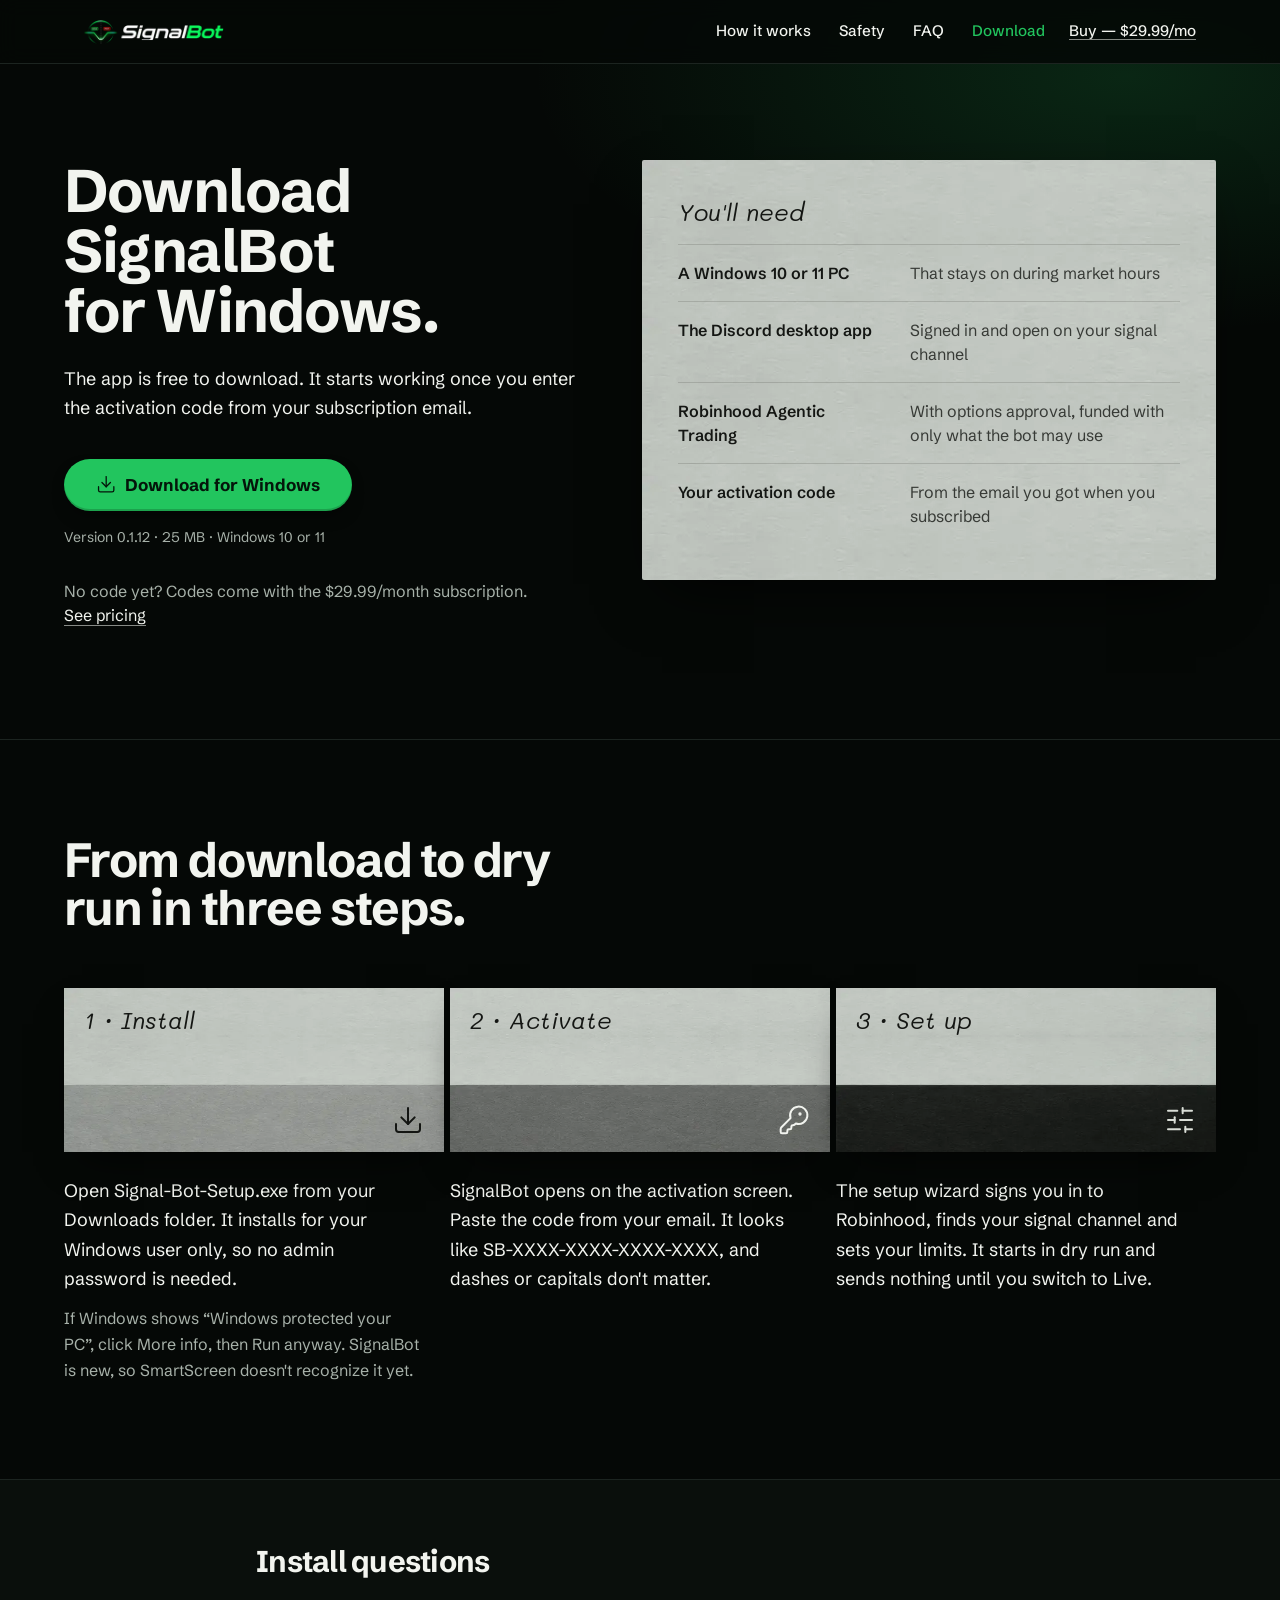
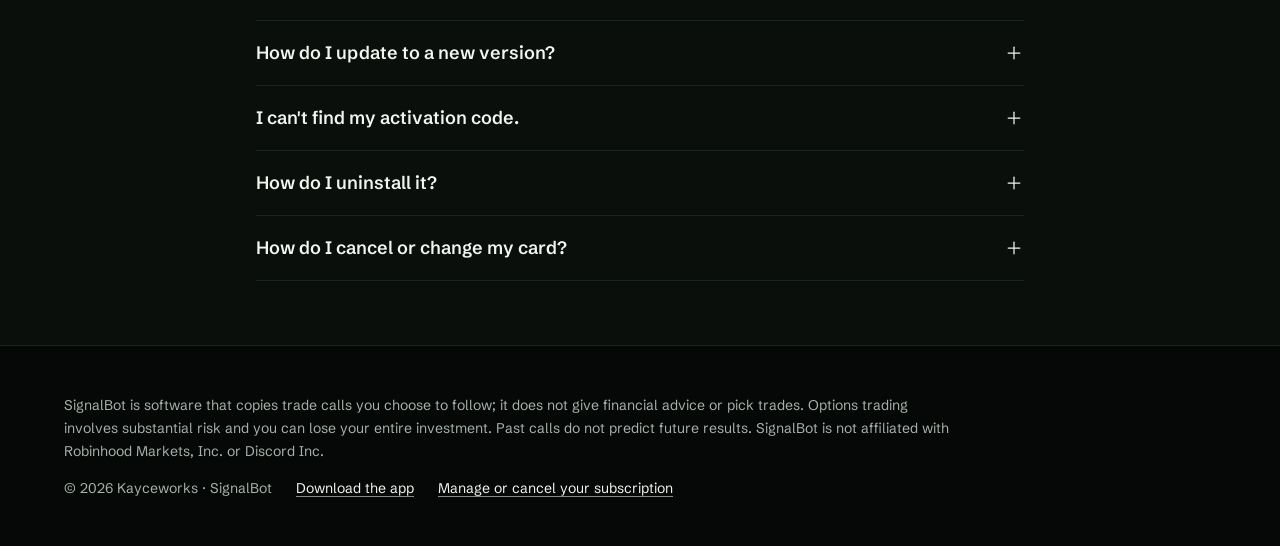
==== commit 98c9d429: "Add the 55-second explainer video section; download page shows v0.1.12 Co-Authored-By: Claude Opus 5" ====
--- a/download/index.html
+++ b/download/index.html
@@ -1,4 +1,4 @@
-<!DOCTYPE html><html lang="en"><head><meta charset="utf-8"><meta name="viewport" content="width=device-width, initial-scale=1, viewport-fit=cover"><title>Download SignalBot for Windows</title><meta name="description" content="Download the SignalBot Windows app (version 0.1.5, 25 MB). It runs once you enter the activation code from your subscription email."><link rel="canonical" href="https://getsignalbot.com/download/"><meta name="theme-color" content="#050806"><link rel="icon" type="image/png" href="/favicon.png"><link rel="apple-touch-icon" href="/apple-touch-icon.png"><meta property="og:type" content="website"><meta property="og:title" content="Download SignalBot for Windows"><meta property="og:description" content="Download the SignalBot Windows app (version 0.1.5, 25 MB). It runs once you enter the activation code from your subscription email."><meta property="og:url" content="https://getsignalbot.com/download/"><meta property="og:image" content="https://getsignalbot.com/og.png"><meta name="twitter:card" content="summary_large_image"><link rel="stylesheet" href="/_astro/plus.SBp-vLsu.css"><style>.safelight-below-bar{background:radial-gradient(60rem 26rem at 88% 4.75rem, #22c55e29, transparent 62%), var(--color-bench)}.dl-btn{min-height:3.25rem;padding:0 2rem;font-size:1.0625rem}.dl-icon{width:1.2em;height:1.2em;display:inline-flex}.dl-icon svg,.step-icon svg,.faq-icon svg{stroke-width:1.5px;width:100%;height:100%}@media (width<=639.98px){.dl-btn{width:100%}}#questions summary{cursor:pointer;list-style:none}#questions summary::-webkit-details-marker{display:none}
+<!DOCTYPE html><html lang="en"><head><meta charset="utf-8"><meta name="viewport" content="width=device-width, initial-scale=1, viewport-fit=cover"><title>Download SignalBot for Windows</title><meta name="description" content="Download the SignalBot Windows app (version 0.1.12, 25 MB). It runs once you enter the activation code from your subscription email."><link rel="canonical" href="https://getsignalbot.com/download/"><meta name="theme-color" content="#050806"><link rel="icon" type="image/png" href="/favicon.png"><link rel="apple-touch-icon" href="/apple-touch-icon.png"><meta property="og:type" content="website"><meta property="og:title" content="Download SignalBot for Windows"><meta property="og:description" content="Download the SignalBot Windows app (version 0.1.12, 25 MB). It runs once you enter the activation code from your subscription email."><meta property="og:url" content="https://getsignalbot.com/download/"><meta property="og:image" content="https://getsignalbot.com/og.png"><meta name="twitter:card" content="summary_large_image"><link rel="stylesheet" href="/_astro/plus.BmlwOCHC.css"><style>.safelight-below-bar{background:radial-gradient(60rem 26rem at 88% 4.75rem, #22c55e29, transparent 62%), var(--color-bench)}.dl-btn{min-height:3.25rem;padding:0 2rem;font-size:1.0625rem}.dl-icon{width:1.2em;height:1.2em;display:inline-flex}.dl-icon svg,.step-icon svg,.faq-icon svg{stroke-width:1.5px;width:100%;height:100%}@media (width<=639.98px){.dl-btn{width:100%}}#questions summary{cursor:pointer;list-style:none}#questions summary::-webkit-details-marker{display:none}
 </style></head><body><div class="sticky-buy is-shown"><div class="sticky-inner"><a href="/" class="sticky-logo" aria-label="SignalBot home"><img src="/_astro/logo.BBR5pKgK_Z2euq7B.webp" srcset="/_astro/logo.BBR5pKgK_1rQX4o.webp 300w, /_astro/logo.BBR5pKgK_dfS60.webp 600w" alt="SignalBot" sizes="160px" loading="lazy" decoding="async" width="900" height="258"></a><nav class="sticky-links" aria-label="Sections"><a href="/#how">How it works</a><a href="/#safety">Safety</a><a href="/#faq">FAQ</a><a href="/download/" aria-current="page">Download</a></nav><a class="link-quiet sticky-cta sticky-cta-quiet" href="https://buy.stripe.com/test_7sY9AS72R5In4JV2ib1Fe00">Buy — $29.99/mo</a></div></div><script type="module">var e=document.querySelector(`[data-sticky-buy]`),t=document.querySelector(`[data-buy]`);if(e&&t){let n=e.querySelectorAll(`a`),r=t=>{e.classList.toggle(`is-shown`,t),e.setAttribute(`aria-hidden`,t?`false`:`true`),n.forEach(e=>e.tabIndex=t?0:-1)};new IntersectionObserver(([e])=>{r(!e.isIntersecting&&e.boundingClientRect.top<0)}).observe(t)}</script><main><section class="safelight-below-bar px-5 pb-20 pt-32 sm:px-10 lg:pb-28 lg:pt-40"><div class="mx-auto grid max-w-6xl items-start gap-14 lg:grid-cols-[1fr_1.1fr]"><div><p class="mb-8 hidden max-w-xl border-y border-rule py-4 text-lg leading-relaxed text-ink" data-subscribed role="status"><span class="font-semibold">Thanks for subscribing.</span> <span class="text-dim">Your activation code is on its way to your email, usually within a minute.</span></p><h1 class="text-5xl font-bold leading-none tracking-tight sm:text-6xl">Download SignalBot for Windows.</h1><p class="mt-6 max-w-xl text-lg leading-relaxed text-ink">The app is free to download. It starts working once you enter the activation code from your subscription email.</p><a class="btn-buy dl-btn mt-9" href="https://github.com/masonmull-cmd/kayceworks-site/releases/latest/download/Signal-Bot-Setup.exe" data-download><span class="dl-icon" aria-hidden="true"><!-- @license lucide-static v1.66.0 - ISC -->
 <svg
   class="lucide lucide-download"
@@ -16,7 +16,7 @@
   <path d="M21 15v4a2 2 0 0 1-2 2H5a2 2 0 0 1-2-2v-4" />
   <path d="m7 10 5 5 5-5" />
 </svg>
-</span>Download for Windows</a><p class="mt-4 text-sm text-dim">Version 0.1.5 · <span class="num">25 MB</span> · Windows 10 or 11</p><p class="mt-8 text-base text-dim">No code yet? Codes come with the $29.99/month subscription. <a class="link-quiet" href="/#pricing">See pricing</a></p></div><div class="self-start rounded-[2px] bg-paper p-7 text-pencil shadow-[0_24px_60px_-20px_rgb(0_0_0/0.8)] sm:p-9" style="background-image:url(/_astro/paper.BE3xuuNx_1NsIiJ.webp);background-size:1872px 158px;background-repeat:repeat-y"><h2 class="font-pencil text-2xl font-normal italic">You'll need</h2><dl class="mt-4"><div class="grid gap-1 border-t border-pencil/15 py-4 sm:grid-cols-[13rem_1fr] sm:gap-6"><dt class="font-semibold">A Windows 10 or 11 PC</dt><dd class="text-pencil/80">That stays on during market hours</dd></div><div class="grid gap-1 border-t border-pencil/15 py-4 sm:grid-cols-[13rem_1fr] sm:gap-6"><dt class="font-semibold">The Discord desktop app</dt><dd class="text-pencil/80">Signed in and open on your signal channel</dd></div><div class="grid gap-1 border-t border-pencil/15 py-4 sm:grid-cols-[13rem_1fr] sm:gap-6"><dt class="font-semibold">Robinhood Agentic Trading</dt><dd class="text-pencil/80">With options approval, funded with only what the bot may use</dd></div><div class="grid gap-1 border-t border-pencil/15 py-4 sm:grid-cols-[13rem_1fr] sm:gap-6"><dt class="font-semibold">Your activation code</dt><dd class="text-pencil/80">From the email you got when you subscribed</dd></div></dl></div></div></section><section id="install" class="border-t border-rule px-5 py-24 sm:px-10"><div class="mx-auto max-w-6xl"><h2 class="max-w-3xl text-4xl font-bold tracking-tight sm:text-5xl">From download to dry run in three steps.</h2><ol class="mt-14 grid gap-12 lg:grid-cols-3 lg:gap-1.5"><li><div class="relative aspect-[623/270] overflow-hidden shadow-[0_18px_40px_-18px_rgb(0_0_0/0.9)]"><img src="/_astro/strip-band-1.DtUoEfEZ_Z1PDiQO.webp" srcset="/_astro/strip-band-1.DtUoEfEZ_Z1PDiQO.webp 623w" alt sizes="(min-width: 1024px) 33vw, 100vw" decoding="sync" loading="lazy" width="623" height="270" class="absolute inset-0 h-full w-full"><p class="font-pencil relative px-5 pt-4 text-2xl italic text-pencil">1 · Install</p><span class="step-icon absolute bottom-4 right-5 size-8 text-pencil" aria-hidden="true"><!-- @license lucide-static v1.66.0 - ISC -->
+</span>Download for Windows</a><p class="mt-4 text-sm text-dim">Version 0.1.12 · <span class="num">25 MB</span> · Windows 10 or 11</p><p class="mt-8 text-base text-dim">No code yet? Codes come with the $29.99/month subscription. <a class="link-quiet" href="/#pricing">See pricing</a></p></div><div class="self-start rounded-[2px] bg-paper p-7 text-pencil shadow-[0_24px_60px_-20px_rgb(0_0_0/0.8)] sm:p-9" style="background-image:url(/_astro/paper.BE3xuuNx_1NsIiJ.webp);background-size:1872px 158px;background-repeat:repeat-y"><h2 class="font-pencil text-2xl font-normal italic">You'll need</h2><dl class="mt-4"><div class="grid gap-1 border-t border-pencil/15 py-4 sm:grid-cols-[13rem_1fr] sm:gap-6"><dt class="font-semibold">A Windows 10 or 11 PC</dt><dd class="text-pencil/80">That stays on during market hours</dd></div><div class="grid gap-1 border-t border-pencil/15 py-4 sm:grid-cols-[13rem_1fr] sm:gap-6"><dt class="font-semibold">The Discord desktop app</dt><dd class="text-pencil/80">Signed in and open on your signal channel</dd></div><div class="grid gap-1 border-t border-pencil/15 py-4 sm:grid-cols-[13rem_1fr] sm:gap-6"><dt class="font-semibold">Robinhood Agentic Trading</dt><dd class="text-pencil/80">With options approval, funded with only what the bot may use</dd></div><div class="grid gap-1 border-t border-pencil/15 py-4 sm:grid-cols-[13rem_1fr] sm:gap-6"><dt class="font-semibold">Your activation code</dt><dd class="text-pencil/80">From the email you got when you subscribed</dd></div></dl></div></div></section><section id="install" class="border-t border-rule px-5 py-24 sm:px-10"><div class="mx-auto max-w-6xl"><h2 class="max-w-3xl text-4xl font-bold tracking-tight sm:text-5xl">From download to dry run in three steps.</h2><ol class="mt-14 grid gap-12 lg:grid-cols-3 lg:gap-1.5"><li><div class="relative aspect-[623/270] overflow-hidden shadow-[0_18px_40px_-18px_rgb(0_0_0/0.9)]"><img src="/_astro/strip-band-1.DtUoEfEZ_Z1PDiQO.webp" srcset="/_astro/strip-band-1.DtUoEfEZ_Z1PDiQO.webp 623w" alt sizes="(min-width: 1024px) 33vw, 100vw" decoding="sync" loading="lazy" width="623" height="270" class="absolute inset-0 h-full w-full"><p class="font-pencil relative px-5 pt-4 text-2xl italic text-pencil">1 · Install</p><span class="step-icon absolute bottom-4 right-5 size-8 text-pencil" aria-hidden="true"><!-- @license lucide-static v1.66.0 - ISC -->
 <svg
   class="lucide lucide-download"
   xmlns="http://www.w3.org/2000/svg"
--- a/_astro/plus.BmlwOCHC.css
+++ b/_astro/plus.BmlwOCHC.css
@@ -0,0 +1,2 @@
+/*! tailwindcss v4.3.3 | MIT License | https://tailwindcss.com */
+@layer properties{@supports (((-webkit-hyphens:none)) and (not (margin-trim:inline))) or ((-moz-orient:inline) and (not (color:rgb(from red r g b)))){*,:before,:after,::backdrop{--tw-rotate-x:initial;--tw-rotate-y:initial;--tw-rotate-z:initial;--tw-skew-x:initial;--tw-skew-y:initial;--tw-space-y-reverse:0;--tw-border-style:solid;--tw-leading:initial;--tw-font-weight:initial;--tw-tracking:initial;--tw-shadow:0 0 #0000;--tw-shadow-color:initial;--tw-shadow-alpha:100%;--tw-inset-shadow:0 0 #0000;--tw-inset-shadow-color:initial;--tw-inset-shadow-alpha:100%;--tw-ring-color:initial;--tw-ring-shadow:0 0 #0000;--tw-inset-ring-color:initial;--tw-inset-ring-shadow:0 0 #0000;--tw-ring-inset:initial;--tw-ring-offset-width:0px;--tw-ring-offset-color:#fff;--tw-ring-offset-shadow:0 0 #0000;--tw-outline-style:solid;--tw-blur:initial;--tw-brightness:initial;--tw-contrast:initial;--tw-grayscale:initial;--tw-hue-rotate:initial;--tw-invert:initial;--tw-opacity:initial;--tw-saturate:initial;--tw-sepia:initial;--tw-drop-shadow:initial;--tw-drop-shadow-color:initial;--tw-drop-shadow-alpha:100%;--tw-drop-shadow-size:initial;--tw-backdrop-blur:initial;--tw-backdrop-brightness:initial;--tw-backdrop-contrast:initial;--tw-backdrop-grayscale:initial;--tw-backdrop-hue-rotate:initial;--tw-backdrop-invert:initial;--tw-backdrop-opacity:initial;--tw-backdrop-saturate:initial;--tw-backdrop-sepia:initial;--tw-duration:initial}}}@layer theme{:root,:host{--font-sans:"Schibsted Grotesk", ui-sans-serif, system-ui, sans-serif;--font-mono:ui-monospace, SFMono-Regular, Menlo, Monaco, Consolas, "Liberation Mono", "Courier New", monospace;--color-white:#fff;--spacing:.25rem;--container-md:28rem;--container-xl:36rem;--container-2xl:42rem;--container-3xl:48rem;--container-4xl:56rem;--container-6xl:72rem;--text-sm:.875rem;--text-sm--line-height:calc(1.25 / .875);--text-base:1rem;--text-base--line-height:calc(1.5 / 1);--text-lg:1.125rem;--text-lg--line-height:calc(1.75 / 1.125);--text-xl:1.25rem;--text-xl--line-height:calc(1.75 / 1.25);--text-2xl:1.5rem;--text-2xl--line-height:calc(2 / 1.5);--text-3xl:1.875rem;--text-3xl--line-height:calc(2.25 / 1.875);--text-4xl:2.25rem;--text-4xl--line-height:calc(2.5 / 2.25);--text-5xl:3rem;--text-5xl--line-height:1;--text-6xl:3.75rem;--text-6xl--line-height:1;--text-7xl:4.5rem;--text-7xl--line-height:1;--font-weight-normal:400;--font-weight-medium:500;--font-weight-semibold:600;--font-weight-bold:700;--font-weight-extrabold:800;--tracking-tight:-.025em;--leading-relaxed:1.625;--default-transition-duration:.15s;--default-transition-timing-function:cubic-bezier(.4, 0, .2, 1);--default-font-family:var(--font-sans);--default-mono-font-family:var(--font-mono);--font-pencil:"Mali", "Schibsted Grotesk", cursive;--color-bench:#050806;--color-bench-2:#0a0f0c;--color-paper:#d9ddd6;--color-pencil:#141613;--color-ink:#f2f4ef;--color-dim:#a7b1a9;--color-safelight:#22c55e;--color-safelight-hi:#39dd76;--color-rule:#1c2420}}@layer base{*,:after,:before,::backdrop{box-sizing:border-box;border:0 solid;margin:0;padding:0}::file-selector-button{box-sizing:border-box;border:0 solid;margin:0;padding:0}html,:host{-webkit-text-size-adjust:100%;tab-size:4;line-height:1.5;font-family:var(--default-font-family,-apple-system, BlinkMacSystemFont, "Segoe UI", Roboto, "Helvetica Neue", "Noto Sans", Arial, sans-serif, "Apple Color Emoji", "Segoe UI Emoji", "Segoe UI Symbol", "Noto Color Emoji");font-feature-settings:var(--default-font-feature-settings,normal);font-variation-settings:var(--default-font-variation-settings,normal);-webkit-tap-highlight-color:transparent}hr{height:0;color:inherit;border-top-width:1px}abbr:where([title]){text-decoration:underline dotted}h1,h2,h3,h4,h5,h6{font-size:inherit;font-weight:inherit}a{color:inherit;-webkit-text-decoration:inherit;-webkit-text-decoration:inherit;-webkit-text-decoration:inherit;text-decoration:inherit}b,strong{font-weight:bolder}code,kbd,samp,pre{font-family:var(--default-mono-font-family,ui-monospace, SFMono-Regular, Menlo, Monaco, Consolas, "Liberation Mono", "Courier New", monospace);font-feature-settings:var(--default-mono-font-feature-settings,normal);font-variation-settings:var(--default-mono-font-variation-settings,normal);font-size:1em}small{font-size:80%}sub,sup{vertical-align:baseline;font-size:75%;line-height:0;position:relative}sub{bottom:-.25em}sup{top:-.5em}table{text-indent:0;border-color:inherit;border-collapse:collapse}:-moz-focusring:where(:not(iframe)){outline:auto}progress{vertical-align:baseline}summary{display:list-item}ol,ul,menu{list-style:none}img,svg,video,canvas,audio,iframe,embed,object{vertical-align:middle;display:block}img,video{max-width:100%;height:auto}button,input,select,optgroup,textarea{font:inherit;font-feature-settings:inherit;font-variation-settings:inherit;letter-spacing:inherit;color:inherit;opacity:1;background-color:#0000;border-radius:0}::file-selector-button{font:inherit;font-feature-settings:inherit;font-variation-settings:inherit;letter-spacing:inherit;color:inherit;opacity:1;background-color:#0000;border-radius:0}:where(select:is([multiple],[size])) optgroup{font-weight:bolder}:where(select:is([multiple],[size])) optgroup option{padding-inline-start:20px}::file-selector-button{margin-inline-end:4px}::placeholder{opacity:1}@supports (not ((-webkit-appearance:-apple-pay-button))) or (contain-intrinsic-size:1px){::placeholder{color:currentColor}@supports (color:color-mix(in lab, red, red)){::placeholder{color:color-mix(in oklab, currentcolor 50%, transparent)}}}textarea{resize:vertical}::-webkit-search-decoration{-webkit-appearance:none}::-webkit-date-and-time-value{min-height:1lh;text-align:inherit}::-webkit-datetime-edit{display:inline-flex}::-webkit-datetime-edit-fields-wrapper{padding:0}::-webkit-datetime-edit{padding-block:0}::-webkit-datetime-edit-year-field{padding-block:0}::-webkit-datetime-edit-month-field{padding-block:0}::-webkit-datetime-edit-day-field{padding-block:0}::-webkit-datetime-edit-hour-field{padding-block:0}::-webkit-datetime-edit-minute-field{padding-block:0}::-webkit-datetime-edit-second-field{padding-block:0}::-webkit-datetime-edit-millisecond-field{padding-block:0}::-webkit-datetime-edit-meridiem-field{padding-block:0}::-webkit-calendar-picker-indicator{line-height:1}:-moz-ui-invalid{box-shadow:none}button,input:where([type=button],[type=reset],[type=submit]){appearance:button}::file-selector-button{appearance:button}::-webkit-inner-spin-button{height:auto}::-webkit-outer-spin-button{height:auto}[hidden]:where(:not([hidden=until-found])){display:none!important}html{color-scheme:dark;background:var(--color-bench);scroll-behavior:smooth;-webkit-text-size-adjust:100%}@media (prefers-reduced-motion:reduce){html{scroll-behavior:auto}}body{background:var(--color-bench);color:var(--color-ink);font-family:var(--font-sans);-webkit-font-smoothing:antialiased;text-rendering:optimizelegibility;margin:0}::selection{background:var(--color-safelight);color:#031208}:focus-visible{outline:2px solid var(--color-safelight);outline-offset:3px;border-radius:6px}a{color:inherit;text-underline-offset:.22em;text-decoration-thickness:1px}*{scrollbar-color:#2a352f var(--color-bench);scrollbar-width:thin}::-webkit-scrollbar{width:10px;height:10px}::-webkit-scrollbar-track{background:var(--color-bench)}::-webkit-scrollbar-thumb{border:2px solid var(--color-bench);background:#2a352f;border-radius:10px}h1,h2,h3{text-wrap:balance}p{text-wrap:pretty}summary{cursor:pointer}summary::-webkit-details-marker{display:none}}@layer components;@layer utilities{.\@container{container-type:inline-size}.visible{visibility:visible}.sr-only{clip-path:inset(50%);white-space:nowrap;border-width:0;width:1px;height:1px;margin:-1px;padding:0;position:absolute;overflow:hidden}.absolute{position:absolute}.fixed{position:fixed}.relative{position:relative}.static{position:static}.sticky{position:sticky}.inset-0{inset:0}.right-5{right:calc(var(--spacing) * 5)}.bottom-3{bottom:calc(var(--spacing) * 3)}.bottom-4{bottom:calc(var(--spacing) * 4)}.container{width:100%}@media (width>=40rem){.container{max-width:40rem}}@media (width>=48rem){.container{max-width:48rem}}@media (width>=64rem){.container{max-width:64rem}}@media (width>=80rem){.container{max-width:80rem}}@media (width>=96rem){.container{max-width:96rem}}.mx-auto{margin-inline:auto}.mt-2{margin-top:calc(var(--spacing) * 2)}.mt-3{margin-top:calc(var(--spacing) * 3)}.mt-4{margin-top:calc(var(--spacing) * 4)}.mt-5{margin-top:calc(var(--spacing) * 5)}.mt-6{margin-top:calc(var(--spacing) * 6)}.mt-8{margin-top:calc(var(--spacing) * 8)}.mt-9{margin-top:calc(var(--spacing) * 9)}.mt-10{margin-top:calc(var(--spacing) * 10)}.mt-12{margin-top:calc(var(--spacing) * 12)}.mt-14{margin-top:calc(var(--spacing) * 14)}.mt-16{margin-top:calc(var(--spacing) * 16)}.mb-8{margin-bottom:calc(var(--spacing) * 8)}.block{display:block}.flex{display:flex}.grid{display:grid}.hidden{display:none}.table{display:table}.aspect-\[16\/9\]{aspect-ratio:16/9}.aspect-\[623\/270\]{aspect-ratio:623/270}.size-5{width:calc(var(--spacing) * 5);height:calc(var(--spacing) * 5)}.size-8{width:calc(var(--spacing) * 8);height:calc(var(--spacing) * 8)}.h-full{height:100%}.min-h-13{min-height:calc(var(--spacing) * 13)}.min-h-16{min-height:calc(var(--spacing) * 16)}.w-full{width:100%}.max-w-2xl{max-width:var(--container-2xl)}.max-w-3xl{max-width:var(--container-3xl)}.max-w-4xl{max-width:var(--container-4xl)}.max-w-6xl{max-width:var(--container-6xl)}.max-w-md{max-width:var(--container-md)}.max-w-xl{max-width:var(--container-xl)}.flex-none{flex:none}.transform{transform:var(--tw-rotate-x,) var(--tw-rotate-y,) var(--tw-rotate-z,) var(--tw-skew-x,) var(--tw-skew-y,)}.flex-col{flex-direction:column}.flex-wrap{flex-wrap:wrap}.items-center{align-items:center}.items-end{align-items:flex-end}.items-start{align-items:flex-start}.justify-between{justify-content:space-between}.justify-center{justify-content:center}.gap-1{gap:var(--spacing)}.gap-3{gap:calc(var(--spacing) * 3)}.gap-6{gap:calc(var(--spacing) * 6)}.gap-12{gap:calc(var(--spacing) * 12)}.gap-14{gap:calc(var(--spacing) * 14)}:where(.space-y-4>:not(:last-child)){--tw-space-y-reverse:0;margin-block-start:calc(calc(var(--spacing) * 4) * var(--tw-space-y-reverse));margin-block-end:calc(calc(var(--spacing) * 4) * calc(1 - var(--tw-space-y-reverse)))}:where(.space-y-6>:not(:last-child)){--tw-space-y-reverse:0;margin-block-start:calc(calc(var(--spacing) * 6) * var(--tw-space-y-reverse));margin-block-end:calc(calc(var(--spacing) * 6) * calc(1 - var(--tw-space-y-reverse)))}.gap-x-6{column-gap:calc(var(--spacing) * 6)}.gap-x-12{column-gap:calc(var(--spacing) * 12)}.gap-y-2{row-gap:calc(var(--spacing) * 2)}.gap-y-5{row-gap:calc(var(--spacing) * 5)}.self-start{align-self:flex-start}.overflow-hidden{overflow:hidden}.rounded{border-radius:.25rem}.rounded-\[2px\]{border-radius:2px}.border{border-style:var(--tw-border-style);border-width:1px}.border-y{border-block-style:var(--tw-border-style);border-block-width:1px}.border-t{border-top-style:var(--tw-border-style);border-top-width:1px}.border-t-2{border-top-style:var(--tw-border-style);border-top-width:2px}.border-b{border-bottom-style:var(--tw-border-style);border-bottom-width:1px}.border-pencil\/15{border-color:#14161326}@supports (color:color-mix(in lab, red, red)){.border-pencil\/15{border-color:color-mix(in oklab, var(--color-pencil) 15%, transparent)}}.border-rule{border-color:var(--color-rule)}.bg-bench-2{background-color:var(--color-bench-2)}.bg-paper{background-color:var(--color-paper)}.object-cover{object-fit:cover}.p-7{padding:calc(var(--spacing) * 7)}.px-5{padding-inline:calc(var(--spacing) * 5)}.px-8{padding-inline:calc(var(--spacing) * 8)}.py-4{padding-block:calc(var(--spacing) * 4)}.py-12{padding-block:calc(var(--spacing) * 12)}.py-16{padding-block:calc(var(--spacing) * 16)}.py-20{padding-block:calc(var(--spacing) * 20)}.py-24{padding-block:calc(var(--spacing) * 24)}.pt-4{padding-top:calc(var(--spacing) * 4)}.pt-14{padding-top:calc(var(--spacing) * 14)}.pt-32{padding-top:calc(var(--spacing) * 32)}.pb-6{padding-bottom:calc(var(--spacing) * 6)}.pb-20{padding-bottom:calc(var(--spacing) * 20)}.pb-24{padding-bottom:calc(var(--spacing) * 24)}.text-center{text-align:center}.font-pencil{font-family:var(--font-pencil)}.text-2xl{font-size:var(--text-2xl);line-height:var(--tw-leading,var(--text-2xl--line-height))}.text-3xl{font-size:var(--text-3xl);line-height:var(--tw-leading,var(--text-3xl--line-height))}.text-4xl{font-size:var(--text-4xl);line-height:var(--tw-leading,var(--text-4xl--line-height))}.text-5xl{font-size:var(--text-5xl);line-height:var(--tw-leading,var(--text-5xl--line-height))}.text-6xl{font-size:var(--text-6xl);line-height:var(--tw-leading,var(--text-6xl--line-height))}.text-base{font-size:var(--text-base);line-height:var(--tw-leading,var(--text-base--line-height))}.text-lg{font-size:var(--text-lg);line-height:var(--tw-leading,var(--text-lg--line-height))}.text-sm{font-size:var(--text-sm);line-height:var(--tw-leading,var(--text-sm--line-height))}.text-xl{font-size:var(--text-xl);line-height:var(--tw-leading,var(--text-xl--line-height))}.leading-none{--tw-leading:1;line-height:1}.leading-relaxed{--tw-leading:var(--leading-relaxed);line-height:var(--leading-relaxed)}.font-bold{--tw-font-weight:var(--font-weight-bold);font-weight:var(--font-weight-bold)}.font-extrabold{--tw-font-weight:var(--font-weight-extrabold);font-weight:var(--font-weight-extrabold)}.font-medium{--tw-font-weight:var(--font-weight-medium);font-weight:var(--font-weight-medium)}.font-normal{--tw-font-weight:var(--font-weight-normal);font-weight:var(--font-weight-normal)}.font-semibold{--tw-font-weight:var(--font-weight-semibold);font-weight:var(--font-weight-semibold)}.tracking-tight{--tw-tracking:var(--tracking-tight);letter-spacing:var(--tracking-tight)}.text-dim{color:var(--color-dim)}.text-ink{color:var(--color-ink)}.text-ink\/80{color:#f2f4efcc}@supports (color:color-mix(in lab, red, red)){.text-ink\/80{color:color-mix(in oklab, var(--color-ink) 80%, transparent)}}.text-ink\/90{color:#f2f4efe6}@supports (color:color-mix(in lab, red, red)){.text-ink\/90{color:color-mix(in oklab, var(--color-ink) 90%, transparent)}}.text-paper{color:var(--color-paper)}.text-pencil{color:var(--color-pencil)}.text-pencil\/80{color:#141613cc}@supports (color:color-mix(in lab, red, red)){.text-pencil\/80{color:color-mix(in oklab, var(--color-pencil) 80%, transparent)}}.text-safelight{color:var(--color-safelight)}.text-white{color:var(--color-white)}.italic{font-style:italic}.underline{text-decoration-line:underline}.opacity-75{opacity:.75}.shadow{--tw-shadow:0 1px 3px 0 var(--tw-shadow-color,#0000001a), 0 1px 2px -1px var(--tw-shadow-color,#0000001a);box-shadow:var(--tw-inset-shadow), var(--tw-inset-ring-shadow), var(--tw-ring-offset-shadow), var(--tw-ring-shadow), var(--tw-shadow)}.shadow-\[0_18px_40px_-18px_rgb\(0_0_0\/0\.9\)\]{--tw-shadow:0 18px 40px -18px var(--tw-shadow-color,#000000e6);box-shadow:var(--tw-inset-shadow), var(--tw-inset-ring-shadow), var(--tw-ring-offset-shadow), var(--tw-ring-shadow), var(--tw-shadow)}.shadow-\[0_24px_60px_-20px_rgb\(0_0_0\/0\.8\)\]{--tw-shadow:0 24px 60px -20px var(--tw-shadow-color,#000c);box-shadow:var(--tw-inset-shadow), var(--tw-inset-ring-shadow), var(--tw-ring-offset-shadow), var(--tw-ring-shadow), var(--tw-shadow)}.ring{--tw-ring-shadow:var(--tw-ring-inset,) 0 0 0 calc(1px + var(--tw-ring-offset-width)) var(--tw-ring-color,currentcolor);box-shadow:var(--tw-inset-shadow), var(--tw-inset-ring-shadow), var(--tw-ring-offset-shadow), var(--tw-ring-shadow), var(--tw-shadow)}.outline{outline-style:var(--tw-outline-style);outline-width:1px}.blur{--tw-blur:blur(8px);filter:var(--tw-blur,) var(--tw-brightness,) var(--tw-contrast,) var(--tw-grayscale,) var(--tw-hue-rotate,) var(--tw-invert,) var(--tw-saturate,) var(--tw-sepia,) var(--tw-drop-shadow,)}.filter{filter:var(--tw-blur,) var(--tw-brightness,) var(--tw-contrast,) var(--tw-grayscale,) var(--tw-hue-rotate,) var(--tw-invert,) var(--tw-saturate,) var(--tw-sepia,) var(--tw-drop-shadow,)}.backdrop-filter{backdrop-filter:var(--tw-backdrop-blur,) var(--tw-backdrop-brightness,) var(--tw-backdrop-contrast,) var(--tw-backdrop-grayscale,) var(--tw-backdrop-hue-rotate,) var(--tw-backdrop-invert,) var(--tw-backdrop-opacity,) var(--tw-backdrop-saturate,) var(--tw-backdrop-sepia,)}.transition{transition-property:color,background-color,border-color,outline-color,text-decoration-color,fill,stroke,--tw-gradient-from,--tw-gradient-via,--tw-gradient-to,opacity,box-shadow,transform,translate,scale,rotate,filter,-webkit-backdrop-filter,backdrop-filter,display,content-visibility,overlay,pointer-events;transition-timing-function:var(--tw-ease,var(--default-transition-timing-function));transition-duration:var(--tw-duration,var(--default-transition-duration))}.transition-transform{transition-property:transform,translate,scale,rotate;transition-timing-function:var(--tw-ease,var(--default-transition-timing-function));transition-duration:var(--tw-duration,var(--default-transition-duration))}.duration-200{--tw-duration:.2s;transition-duration:.2s}.group-open\:rotate-45:is(:where(.group):is([open],:popover-open,:open) *){rotate:45deg}@media (width>=40rem){.sm\:grid-cols-\[11rem_1fr\]{grid-template-columns:11rem 1fr}.sm\:grid-cols-\[13rem_1fr\]{grid-template-columns:13rem 1fr}.sm\:gap-6{gap:calc(var(--spacing) * 6)}.sm\:p-9{padding:calc(var(--spacing) * 9)}.sm\:px-10{padding-inline:calc(var(--spacing) * 10)}.sm\:text-2xl{font-size:var(--text-2xl);line-height:var(--tw-leading,var(--text-2xl--line-height))}.sm\:text-5xl{font-size:var(--text-5xl);line-height:var(--tw-leading,var(--text-5xl--line-height))}.sm\:text-6xl{font-size:var(--text-6xl);line-height:var(--tw-leading,var(--text-6xl--line-height))}.sm\:text-7xl{font-size:var(--text-7xl);line-height:var(--tw-leading,var(--text-7xl--line-height))}.sm\:text-lg{font-size:var(--text-lg);line-height:var(--tw-leading,var(--text-lg--line-height))}}@media (width>=64rem){.lg\:grid-cols-3{grid-template-columns:repeat(3,minmax(0,1fr))}.lg\:grid-cols-\[1fr_1\.1fr\]{grid-template-columns:1fr 1.1fr}.lg\:grid-cols-\[1fr_1\.2fr\]{grid-template-columns:1fr 1.2fr}.lg\:gap-1\.5{gap:calc(var(--spacing) * 1.5)}.lg\:py-28{padding-block:calc(var(--spacing) * 28)}.lg\:py-36{padding-block:calc(var(--spacing) * 36)}.lg\:pt-40{padding-top:calc(var(--spacing) * 40)}.lg\:pr-6{padding-right:calc(var(--spacing) * 6)}.lg\:pb-28{padding-bottom:calc(var(--spacing) * 28)}.lg\:pb-32{padding-bottom:calc(var(--spacing) * 32)}}}@font-face{font-family:Schibsted Grotesk;font-style:normal;font-display:swap;font-weight:400;src:url(/_astro/schibsted-grotesk-latin-ext-400-normal.DHVTfbSM.woff2)format("woff2"),url(/_astro/schibsted-grotesk-latin-ext-400-normal.DUPvg9bQ.woff)format("woff");unicode-range:U+100-2BA,U+2BD-2C5,U+2C7-2CC,U+2CE-2D7,U+2DD-2FF,U+304,U+308,U+329,U+1D00-1DBF,U+1E00-1E9F,U+1EF2-1EFF,U+2020,U+20A0-20AB,U+20AD-20C0,U+2113,U+2C60-2C7F,U+A720-A7FF}@font-face{font-family:Schibsted Grotesk;font-style:normal;font-display:swap;font-weight:400;src:url(/_astro/schibsted-grotesk-latin-400-normal.DPhJBilQ.woff2)format("woff2"),url(/_astro/schibsted-grotesk-latin-400-normal.BkiRe4WW.woff)format("woff");unicode-range:U+??,U+131,U+152-153,U+2BB-2BC,U+2C6,U+2DA,U+2DC,U+304,U+308,U+329,U+2000-206F,U+20AC,U+2122,U+2191,U+2193,U+2212,U+2215,U+FEFF,U+FFFD}@font-face{font-family:Schibsted Grotesk;font-style:normal;font-display:swap;font-weight:500;src:url(/_astro/schibsted-grotesk-latin-ext-500-normal.Ch1izu81.woff2)format("woff2"),url(/_astro/schibsted-grotesk-latin-ext-500-normal.BjmYCtCC.woff)format("woff");unicode-range:U+100-2BA,U+2BD-2C5,U+2C7-2CC,U+2CE-2D7,U+2DD-2FF,U+304,U+308,U+329,U+1D00-1DBF,U+1E00-1E9F,U+1EF2-1EFF,U+2020,U+20A0-20AB,U+20AD-20C0,U+2113,U+2C60-2C7F,U+A720-A7FF}@font-face{font-family:Schibsted Grotesk;font-style:normal;font-display:swap;font-weight:500;src:url(/_astro/schibsted-grotesk-latin-500-normal.rf9C4Thp.woff2)format("woff2"),url(/_astro/schibsted-grotesk-latin-500-normal.Ba39e-CX.woff)format("woff");unicode-range:U+??,U+131,U+152-153,U+2BB-2BC,U+2C6,U+2DA,U+2DC,U+304,U+308,U+329,U+2000-206F,U+20AC,U+2122,U+2191,U+2193,U+2212,U+2215,U+FEFF,U+FFFD}@font-face{font-family:Schibsted Grotesk;font-style:normal;font-display:swap;font-weight:600;src:url(/_astro/schibsted-grotesk-latin-ext-600-normal.C5pQPdUJ.woff2)format("woff2"),url(/_astro/schibsted-grotesk-latin-ext-600-normal.DQsnXf5q.woff)format("woff");unicode-range:U+100-2BA,U+2BD-2C5,U+2C7-2CC,U+2CE-2D7,U+2DD-2FF,U+304,U+308,U+329,U+1D00-1DBF,U+1E00-1E9F,U+1EF2-1EFF,U+2020,U+20A0-20AB,U+20AD-20C0,U+2113,U+2C60-2C7F,U+A720-A7FF}@font-face{font-family:Schibsted Grotesk;font-style:normal;font-display:swap;font-weight:600;src:url(/_astro/schibsted-grotesk-latin-600-normal.Czv9Obfv.woff2)format("woff2"),url(/_astro/schibsted-grotesk-latin-600-normal.BieE9YjJ.woff)format("woff");unicode-range:U+??,U+131,U+152-153,U+2BB-2BC,U+2C6,U+2DA,U+2DC,U+304,U+308,U+329,U+2000-206F,U+20AC,U+2122,U+2191,U+2193,U+2212,U+2215,U+FEFF,U+FFFD}@font-face{font-family:Schibsted Grotesk;font-style:normal;font-display:swap;font-weight:700;src:url(/_astro/schibsted-grotesk-latin-ext-700-normal.o210KhU4.woff2)format("woff2"),url(/_astro/schibsted-grotesk-latin-ext-700-normal.DDW2aNyx.woff)format("woff");unicode-range:U+100-2BA,U+2BD-2C5,U+2C7-2CC,U+2CE-2D7,U+2DD-2FF,U+304,U+308,U+329,U+1D00-1DBF,U+1E00-1E9F,U+1EF2-1EFF,U+2020,U+20A0-20AB,U+20AD-20C0,U+2113,U+2C60-2C7F,U+A720-A7FF}@font-face{font-family:Schibsted Grotesk;font-style:normal;font-display:swap;font-weight:700;src:url(/_astro/schibsted-grotesk-latin-700-normal.BkH0uJ1o.woff2)format("woff2"),url(/_astro/schibsted-grotesk-latin-700-normal.Dz-okVa0.woff)format("woff");unicode-range:U+??,U+131,U+152-153,U+2BB-2BC,U+2C6,U+2DA,U+2DC,U+304,U+308,U+329,U+2000-206F,U+20AC,U+2122,U+2191,U+2193,U+2212,U+2215,U+FEFF,U+FFFD}@font-face{font-family:Schibsted Grotesk;font-style:normal;font-display:swap;font-weight:800;src:url(/_astro/schibsted-grotesk-latin-ext-800-normal.CZWJQj-F.woff2)format("woff2"),url(/_astro/schibsted-grotesk-latin-ext-800-normal.DS3YHxa9.woff)format("woff");unicode-range:U+100-2BA,U+2BD-2C5,U+2C7-2CC,U+2CE-2D7,U+2DD-2FF,U+304,U+308,U+329,U+1D00-1DBF,U+1E00-1E9F,U+1EF2-1EFF,U+2020,U+20A0-20AB,U+20AD-20C0,U+2113,U+2C60-2C7F,U+A720-A7FF}@font-face{font-family:Schibsted Grotesk;font-style:normal;font-display:swap;font-weight:800;src:url(/_astro/schibsted-grotesk-latin-800-normal.CIaq-TR1.woff2)format("woff2"),url(/_astro/schibsted-grotesk-latin-800-normal.Dl5-MP1T.woff)format("woff");unicode-range:U+??,U+131,U+152-153,U+2BB-2BC,U+2C6,U+2DA,U+2DC,U+304,U+308,U+329,U+2000-206F,U+20AC,U+2122,U+2191,U+2193,U+2212,U+2215,U+FEFF,U+FFFD}@font-face{font-family:Mali;font-style:normal;font-display:swap;font-weight:400;src:url(/_astro/mali-thai-400-normal.BO7A3bLZ.woff2)format("woff2"),url(/_astro/mali-thai-400-normal.CX9VrjTn.woff)format("woff");unicode-range:U+2D7,U+303,U+331,U+E01-E5B,U+200C-200D,U+25CC}@font-face{font-family:Mali;font-style:normal;font-display:swap;font-weight:400;src:url(/_astro/mali-vietnamese-400-normal.DUKxzXaz.woff2)format("woff2"),url(/_astro/mali-vietnamese-400-normal.gFDLvsOK.woff)format("woff");unicode-range:U+102-103,U+110-111,U+128-129,U+168-169,U+1A0-1A1,U+1AF-1B0,U+300-301,U+303-304,U+308-309,U+323,U+329,U+1EA0-1EF9,U+20AB}@font-face{font-family:Mali;font-style:normal;font-display:swap;font-weight:400;src:url(/_astro/mali-latin-ext-400-normal.iCG1ALuJ.woff2)format("woff2"),url(/_astro/mali-latin-ext-400-normal.DUVdJQO4.woff)format("woff");unicode-range:U+100-2BA,U+2BD-2C5,U+2C7-2CC,U+2CE-2D7,U+2DD-2FF,U+304,U+308,U+329,U+1D00-1DBF,U+1E00-1E9F,U+1EF2-1EFF,U+2020,U+20A0-20AB,U+20AD-20C0,U+2113,U+2C60-2C7F,U+A720-A7FF}@font-face{font-family:Mali;font-style:normal;font-display:swap;font-weight:400;src:url(/_astro/mali-latin-400-normal.Cuc6Ykl8.woff2)format("woff2"),url(/_astro/mali-latin-400-normal.ByPcZ8Gx.woff)format("woff");unicode-range:U+??,U+131,U+152-153,U+2BB-2BC,U+2C6,U+2DA,U+2DC,U+304,U+308,U+329,U+2000-206F,U+20AC,U+2122,U+2191,U+2193,U+2212,U+2215,U+FEFF,U+FFFD}@font-face{font-family:Mali;font-style:italic;font-display:swap;font-weight:400;src:url(/_astro/mali-thai-400-italic.QC57azxc.woff2)format("woff2"),url(/_astro/mali-thai-400-italic.D86uUBmV.woff)format("woff");unicode-range:U+2D7,U+303,U+331,U+E01-E5B,U+200C-200D,U+25CC}@font-face{font-family:Mali;font-style:italic;font-display:swap;font-weight:400;src:url(/_astro/mali-vietnamese-400-italic.CoRloXA6.woff2)format("woff2"),url(/_astro/mali-vietnamese-400-italic.DQQSyufk.woff)format("woff");unicode-range:U+102-103,U+110-111,U+128-129,U+168-169,U+1A0-1A1,U+1AF-1B0,U+300-301,U+303-304,U+308-309,U+323,U+329,U+1EA0-1EF9,U+20AB}@font-face{font-family:Mali;font-style:italic;font-display:swap;font-weight:400;src:url(/_astro/mali-latin-ext-400-italic.C_5zSnrd.woff2)format("woff2"),url(/_astro/mali-latin-ext-400-italic.VNk2YAzJ.woff)format("woff");unicode-range:U+100-2BA,U+2BD-2C5,U+2C7-2CC,U+2CE-2D7,U+2DD-2FF,U+304,U+308,U+329,U+1D00-1DBF,U+1E00-1E9F,U+1EF2-1EFF,U+2020,U+20A0-20AB,U+20AD-20C0,U+2113,U+2C60-2C7F,U+A720-A7FF}@font-face{font-family:Mali;font-style:italic;font-display:swap;font-weight:400;src:url(/_astro/mali-latin-400-italic.Dq9B-lSi.woff2)format("woff2"),url(/_astro/mali-latin-400-italic.DMvE4Gls.woff)format("woff");unicode-range:U+??,U+131,U+152-153,U+2BB-2BC,U+2C6,U+2DA,U+2DC,U+304,U+308,U+329,U+2000-206F,U+20AC,U+2122,U+2191,U+2193,U+2212,U+2215,U+FEFF,U+FFFD}@font-face{font-family:Mali;font-style:italic;font-display:swap;font-weight:500;src:url(/_astro/mali-thai-500-italic.avlGt1ii.woff2)format("woff2"),url(/_astro/mali-thai-500-italic.Wwe1nUL8.woff)format("woff");unicode-range:U+2D7,U+303,U+331,U+E01-E5B,U+200C-200D,U+25CC}@font-face{font-family:Mali;font-style:italic;font-display:swap;font-weight:500;src:url(/_astro/mali-vietnamese-500-italic.BEpa_t0K.woff2)format("woff2"),url(/_astro/mali-vietnamese-500-italic.BSsyaFdj.woff)format("woff");unicode-range:U+102-103,U+110-111,U+128-129,U+168-169,U+1A0-1A1,U+1AF-1B0,U+300-301,U+303-304,U+308-309,U+323,U+329,U+1EA0-1EF9,U+20AB}@font-face{font-family:Mali;font-style:italic;font-display:swap;font-weight:500;src:url(/_astro/mali-latin-ext-500-italic.FIB1Asos.woff2)format("woff2"),url(/_astro/mali-latin-ext-500-italic.D9pa9DuV.woff)format("woff");unicode-range:U+100-2BA,U+2BD-2C5,U+2C7-2CC,U+2CE-2D7,U+2DD-2FF,U+304,U+308,U+329,U+1D00-1DBF,U+1E00-1E9F,U+1EF2-1EFF,U+2020,U+20A0-20AB,U+20AD-20C0,U+2113,U+2C60-2C7F,U+A720-A7FF}@font-face{font-family:Mali;font-style:italic;font-display:swap;font-weight:500;src:url(/_astro/mali-latin-500-italic.Bu6kef7l.woff2)format("woff2"),url(/_astro/mali-latin-500-italic.COVqPxuP.woff)format("woff");unicode-range:U+??,U+131,U+152-153,U+2BB-2BC,U+2C6,U+2DA,U+2DC,U+304,U+308,U+329,U+2000-206F,U+20AC,U+2122,U+2191,U+2193,U+2212,U+2215,U+FEFF,U+FFFD}@font-face{font-family:Mali;font-style:normal;font-display:swap;font-weight:600;src:url(/_astro/mali-thai-600-normal.DlTx3OsB.woff2)format("woff2"),url(/_astro/mali-thai-600-normal.DPgXT6rZ.woff)format("woff");unicode-range:U+2D7,U+303,U+331,U+E01-E5B,U+200C-200D,U+25CC}@font-face{font-family:Mali;font-style:normal;font-display:swap;font-weight:600;src:url(/_astro/mali-vietnamese-600-normal.DFlJr66u.woff2)format("woff2"),url(/_astro/mali-vietnamese-600-normal.CtTMUU7T.woff)format("woff");unicode-range:U+102-103,U+110-111,U+128-129,U+168-169,U+1A0-1A1,U+1AF-1B0,U+300-301,U+303-304,U+308-309,U+323,U+329,U+1EA0-1EF9,U+20AB}@font-face{font-family:Mali;font-style:normal;font-display:swap;font-weight:600;src:url(/_astro/mali-latin-ext-600-normal.BTvIfiCp.woff2)format("woff2"),url(/_astro/mali-latin-ext-600-normal.DAQcLVmD.woff)format("woff");unicode-range:U+100-2BA,U+2BD-2C5,U+2C7-2CC,U+2CE-2D7,U+2DD-2FF,U+304,U+308,U+329,U+1D00-1DBF,U+1E00-1E9F,U+1EF2-1EFF,U+2020,U+20A0-20AB,U+20AD-20C0,U+2113,U+2C60-2C7F,U+A720-A7FF}@font-face{font-family:Mali;font-style:normal;font-display:swap;font-weight:600;src:url(/_astro/mali-latin-600-normal.B9TiUNpT.woff2)format("woff2"),url(/_astro/mali-latin-600-normal.CycpQCwU.woff)format("woff");unicode-range:U+??,U+131,U+152-153,U+2BB-2BC,U+2C6,U+2DA,U+2DC,U+304,U+308,U+329,U+2000-206F,U+20AC,U+2122,U+2191,U+2193,U+2212,U+2215,U+FEFF,U+FFFD}:root{--r-room-x:0.0%;--r-room-y:0.0%;--r-room-w:100.0%;--r-room-h:74.22%;--r-strip-x:17.45%;--r-strip-y:47.07%;--r-strip-w:65.1%;--r-strip-h:20.7%;--r-tray-1-x:0.0%;--r-tray-1-y:74.41%;--r-tray-1-w:33.46%;--r-tray-1-h:25.59%;--r-tray-2-x:34.38%;--r-tray-2-y:74.41%;--r-tray-2-w:31.51%;--r-tray-2-h:25.59%;--r-tray-3-x:66.8%;--r-tray-3-y:74.41%;--r-tray-3-w:33.2%;--r-tray-3-h:25.59%;--r-logo-x:5.34%;--r-logo-y:1.17%;--r-logo-w:19.53%;--r-logo-h:8.4%;--r-nav-x:33.46%;--r-nav-y:3.91%;--r-nav-w:31.77%;--r-nav-h:2.93%;--r-nav-cap:13px;--r-nav-font:19px;--r-headline-x:25.0%;--r-headline-y:12.11%;--r-headline-w:50.13%;--r-headline-h:13.09%;--r-headline-cap:48px;--r-headline-font:66px;--r-headline-family:"Schibsted Grotesk";--r-headline-weight:700;--r-subline-x:25.0%;--r-subline-y:26.95%;--r-subline-w:50.0%;--r-subline-h:5.08%;--r-subline-cap:15px;--r-subline-font:22px;--r-cta-buy-x:33.85%;--r-cta-buy-y:34.08%;--r-cta-buy-w:19.99%;--r-cta-buy-h:5.08%;--r-cta-how-x:56.38%;--r-cta-how-y:35.64%;--r-cta-how-w:8.85%;--r-cta-how-h:2.54%;--r-strip-1-x:20.44%;--r-strip-1-y:47.66%;--r-strip-1-w:17.71%;--r-strip-1-h:4.3%;--r-strip-1-cap:12px;--r-strip-1-font:18px;--r-strip-1-family:"Mali";--r-strip-1-weight:400;--r-strip-2-x:41.15%;--r-strip-2-y:47.66%;--r-strip-2-w:15.89%;--r-strip-2-h:4.3%;--r-strip-2-cap:12px;--r-strip-2-font:18px;--r-strip-3-x:61.33%;--r-strip-3-y:47.66%;--r-strip-3-w:16.28%;--r-strip-3-h:4.3%;--r-strip-3-cap:12px;--r-strip-3-font:18px;--r-icon-1-x:15.36%;--r-icon-1-y:83.2%;--r-icon-1-w:4.69%;--r-icon-1-h:6.45%;--r-icon-2-x:47.92%;--r-icon-2-y:82.81%;--r-icon-2-w:4.17%;--r-icon-2-h:6.84%;--r-icon-3-x:79.95%;--r-icon-3-y:82.42%;--r-icon-3-w:4.3%;--r-icon-3-h:6.84%;--r-tray-1-title-x:10.03%;--r-tray-1-title-y:90.82%;--r-tray-1-title-w:14.58%;--r-tray-1-title-h:2.93%;--r-tray-1-title-cap:17px;--r-tray-1-title-font:25px;--r-tray-2-title-x:41.28%;--r-tray-2-title-y:90.82%;--r-tray-2-title-w:17.58%;--r-tray-2-title-h:2.93%;--r-tray-2-title-cap:17px;--r-tray-2-title-font:24px;--r-tray-3-title-x:74.48%;--r-tray-3-title-y:90.04%;--r-tray-3-title-w:16.54%;--r-tray-3-title-h:5.47%;--r-tray-3-title-cap:16px;--r-tray-3-title-font:24px}.comp-frame{aspect-ratio:1536/1024;width:100%;position:relative;overflow:hidden}.r-room{left:var(--r-room-x);top:var(--r-room-y);width:var(--r-room-w);height:var(--r-room-h);position:absolute}.r-strip{left:var(--r-strip-x);top:var(--r-strip-y);width:var(--r-strip-w);height:var(--r-strip-h);position:absolute}.r-tray-1{left:var(--r-tray-1-x);top:var(--r-tray-1-y);width:var(--r-tray-1-w);height:var(--r-tray-1-h);position:absolute}.r-tray-2{left:var(--r-tray-2-x);top:var(--r-tray-2-y);width:var(--r-tray-2-w);height:var(--r-tray-2-h);position:absolute}.r-tray-3{left:var(--r-tray-3-x);top:var(--r-tray-3-y);width:var(--r-tray-3-w);height:var(--r-tray-3-h);position:absolute}.r-logo{left:var(--r-logo-x);top:var(--r-logo-y);width:var(--r-logo-w);height:var(--r-logo-h);position:absolute}.r-nav{left:var(--r-nav-x);top:var(--r-nav-y);width:var(--r-nav-w);height:var(--r-nav-h);position:absolute}.r-headline{left:var(--r-headline-x);top:var(--r-headline-y);width:var(--r-headline-w);height:var(--r-headline-h);position:absolute}.r-subline{left:var(--r-subline-x);top:var(--r-subline-y);width:var(--r-subline-w);height:var(--r-subline-h);position:absolute}.r-cta-buy{left:var(--r-cta-buy-x);top:var(--r-cta-buy-y);width:var(--r-cta-buy-w);height:var(--r-cta-buy-h);position:absolute}.r-cta-how{left:var(--r-cta-how-x);top:var(--r-cta-how-y);width:var(--r-cta-how-w);height:var(--r-cta-how-h);position:absolute}.r-strip-1{left:var(--r-strip-1-x);top:var(--r-strip-1-y);width:var(--r-strip-1-w);height:var(--r-strip-1-h);position:absolute}.r-strip-2{left:var(--r-strip-2-x);top:var(--r-strip-2-y);width:var(--r-strip-2-w);height:var(--r-strip-2-h);position:absolute}.r-strip-3{left:var(--r-strip-3-x);top:var(--r-strip-3-y);width:var(--r-strip-3-w);height:var(--r-strip-3-h);position:absolute}.r-icon-1{left:var(--r-icon-1-x);top:var(--r-icon-1-y);width:var(--r-icon-1-w);height:var(--r-icon-1-h);position:absolute}.r-icon-2{left:var(--r-icon-2-x);top:var(--r-icon-2-y);width:var(--r-icon-2-w);height:var(--r-icon-2-h);position:absolute}.r-icon-3{left:var(--r-icon-3-x);top:var(--r-icon-3-y);width:var(--r-icon-3-w);height:var(--r-icon-3-h);position:absolute}.r-tray-1-title{left:var(--r-tray-1-title-x);top:var(--r-tray-1-title-y);width:var(--r-tray-1-title-w);height:var(--r-tray-1-title-h);position:absolute}.r-tray-2-title{left:var(--r-tray-2-title-x);top:var(--r-tray-2-title-y);width:var(--r-tray-2-title-w);height:var(--r-tray-2-title-h);position:absolute}.r-tray-3-title{left:var(--r-tray-3-title-x);top:var(--r-tray-3-title-y);width:var(--r-tray-3-title-w);height:var(--r-tray-3-title-h);position:absolute}.btn-buy{background:var(--color-safelight);color:#04150a;white-space:nowrap;border-radius:999px;justify-content:center;align-items:center;gap:.5em;font-weight:700;text-decoration:none;transition:background-color .18s,transform .18s cubic-bezier(.23,1,.32,1),box-shadow .18s;display:inline-flex;box-shadow:0 8px 18px -8px #000000bf,inset 0 -2px #0000002e}.btn-buy:hover{background:var(--color-safelight-hi)}.btn-buy:active{transform:scale(.97)}.link-quiet{color:var(--color-ink);text-decoration:underline #f2f4ef8c;transition:text-decoration-color .16s,color .16s}.link-quiet:hover{-webkit-text-decoration-color:var(--color-safelight);-webkit-text-decoration-color:var(--color-safelight);text-decoration-color:var(--color-safelight);color:#fff}.pencil{font-family:var(--font-pencil);color:var(--color-pencil);letter-spacing:.01em}.safelight{background:radial-gradient(60rem 26rem at 88% -6%, #22c55e29, transparent 62%), var(--color-bench)}.num{font-variant-numeric:tabular-nums}section[id],footer[id]{scroll-margin-top:4.75rem}@property --tw-rotate-x{syntax:"*";inherits:false}@property --tw-rotate-y{syntax:"*";inherits:false}@property --tw-rotate-z{syntax:"*";inherits:false}@property --tw-skew-x{syntax:"*";inherits:false}@property --tw-skew-y{syntax:"*";inherits:false}@property --tw-space-y-reverse{syntax:"*";inherits:false;initial-value:0}@property --tw-border-style{syntax:"*";inherits:false;initial-value:solid}@property --tw-leading{syntax:"*";inherits:false}@property --tw-font-weight{syntax:"*";inherits:false}@property --tw-tracking{syntax:"*";inherits:false}@property --tw-shadow{syntax:"*";inherits:false;initial-value:0 0 #0000}@property --tw-shadow-color{syntax:"*";inherits:false}@property --tw-shadow-alpha{syntax:"<percentage>";inherits:false;initial-value:100%}@property --tw-inset-shadow{syntax:"*";inherits:false;initial-value:0 0 #0000}@property --tw-inset-shadow-color{syntax:"*";inherits:false}@property --tw-inset-shadow-alpha{syntax:"<percentage>";inherits:false;initial-value:100%}@property --tw-ring-color{syntax:"*";inherits:false}@property --tw-ring-shadow{syntax:"*";inherits:false;initial-value:0 0 #0000}@property --tw-inset-ring-color{syntax:"*";inherits:false}@property --tw-inset-ring-shadow{syntax:"*";inherits:false;initial-value:0 0 #0000}@property --tw-ring-inset{syntax:"*";inherits:false}@property --tw-ring-offset-width{syntax:"<length>";inherits:false;initial-value:0}@property --tw-ring-offset-color{syntax:"*";inherits:false;initial-value:#fff}@property --tw-ring-offset-shadow{syntax:"*";inherits:false;initial-value:0 0 #0000}@property --tw-outline-style{syntax:"*";inherits:false;initial-value:solid}@property --tw-blur{syntax:"*";inherits:false}@property --tw-brightness{syntax:"*";inherits:false}@property --tw-contrast{syntax:"*";inherits:false}@property --tw-grayscale{syntax:"*";inherits:false}@property --tw-hue-rotate{syntax:"*";inherits:false}@property --tw-invert{syntax:"*";inherits:false}@property --tw-opacity{syntax:"*";inherits:false}@property --tw-saturate{syntax:"*";inherits:false}@property --tw-sepia{syntax:"*";inherits:false}@property --tw-drop-shadow{syntax:"*";inherits:false}@property --tw-drop-shadow-color{syntax:"*";inherits:false}@property --tw-drop-shadow-alpha{syntax:"<percentage>";inherits:false;initial-value:100%}@property --tw-drop-shadow-size{syntax:"*";inherits:false}@property --tw-backdrop-blur{syntax:"*";inherits:false}@property --tw-backdrop-brightness{syntax:"*";inherits:false}@property --tw-backdrop-contrast{syntax:"*";inherits:false}@property --tw-backdrop-grayscale{syntax:"*";inherits:false}@property --tw-backdrop-hue-rotate{syntax:"*";inherits:false}@property --tw-backdrop-invert{syntax:"*";inherits:false}@property --tw-backdrop-opacity{syntax:"*";inherits:false}@property --tw-backdrop-saturate{syntax:"*";inherits:false}@property --tw-backdrop-sepia{syntax:"*";inherits:false}@property --tw-duration{syntax:"*";inherits:false}.sticky-buy{z-index:40;backdrop-filter:blur(10px)saturate(1.2);border-bottom:1px solid var(--color-rule);padding-top:env(safe-area-inset-top);background:#050806e0;transition:transform .32s cubic-bezier(.23,1,.32,1);position:fixed;inset:0 0 auto;transform:translateY(-105%)}.sticky-buy.is-shown{transform:none}@media (prefers-reduced-motion:reduce){.sticky-buy{transition:none}}.sticky-inner{align-items:center;gap:1.5rem;max-width:72rem;margin:0 auto;padding:.6rem 1.25rem;display:flex}.sticky-logo{flex:none;width:140px;display:block}.sticky-logo img{width:100%;height:auto;display:block}.sticky-links{gap:1.75rem;margin-left:auto;font-size:.95rem;font-weight:500;display:none}.sticky-links a{color:var(--color-ink);text-decoration:none;transition:color .16s}.sticky-links a:hover,.sticky-links a[aria-current=page]{color:var(--color-safelight)}.sticky-cta{min-height:2.75rem;margin-left:auto;padding:0 1.25rem;font-size:.95rem}.sticky-cta-quiet{align-items:center;padding:0;font-weight:500;display:inline-flex}@media (width>=900px){.sticky-links{display:flex}.sticky-cta{margin-left:0}}
